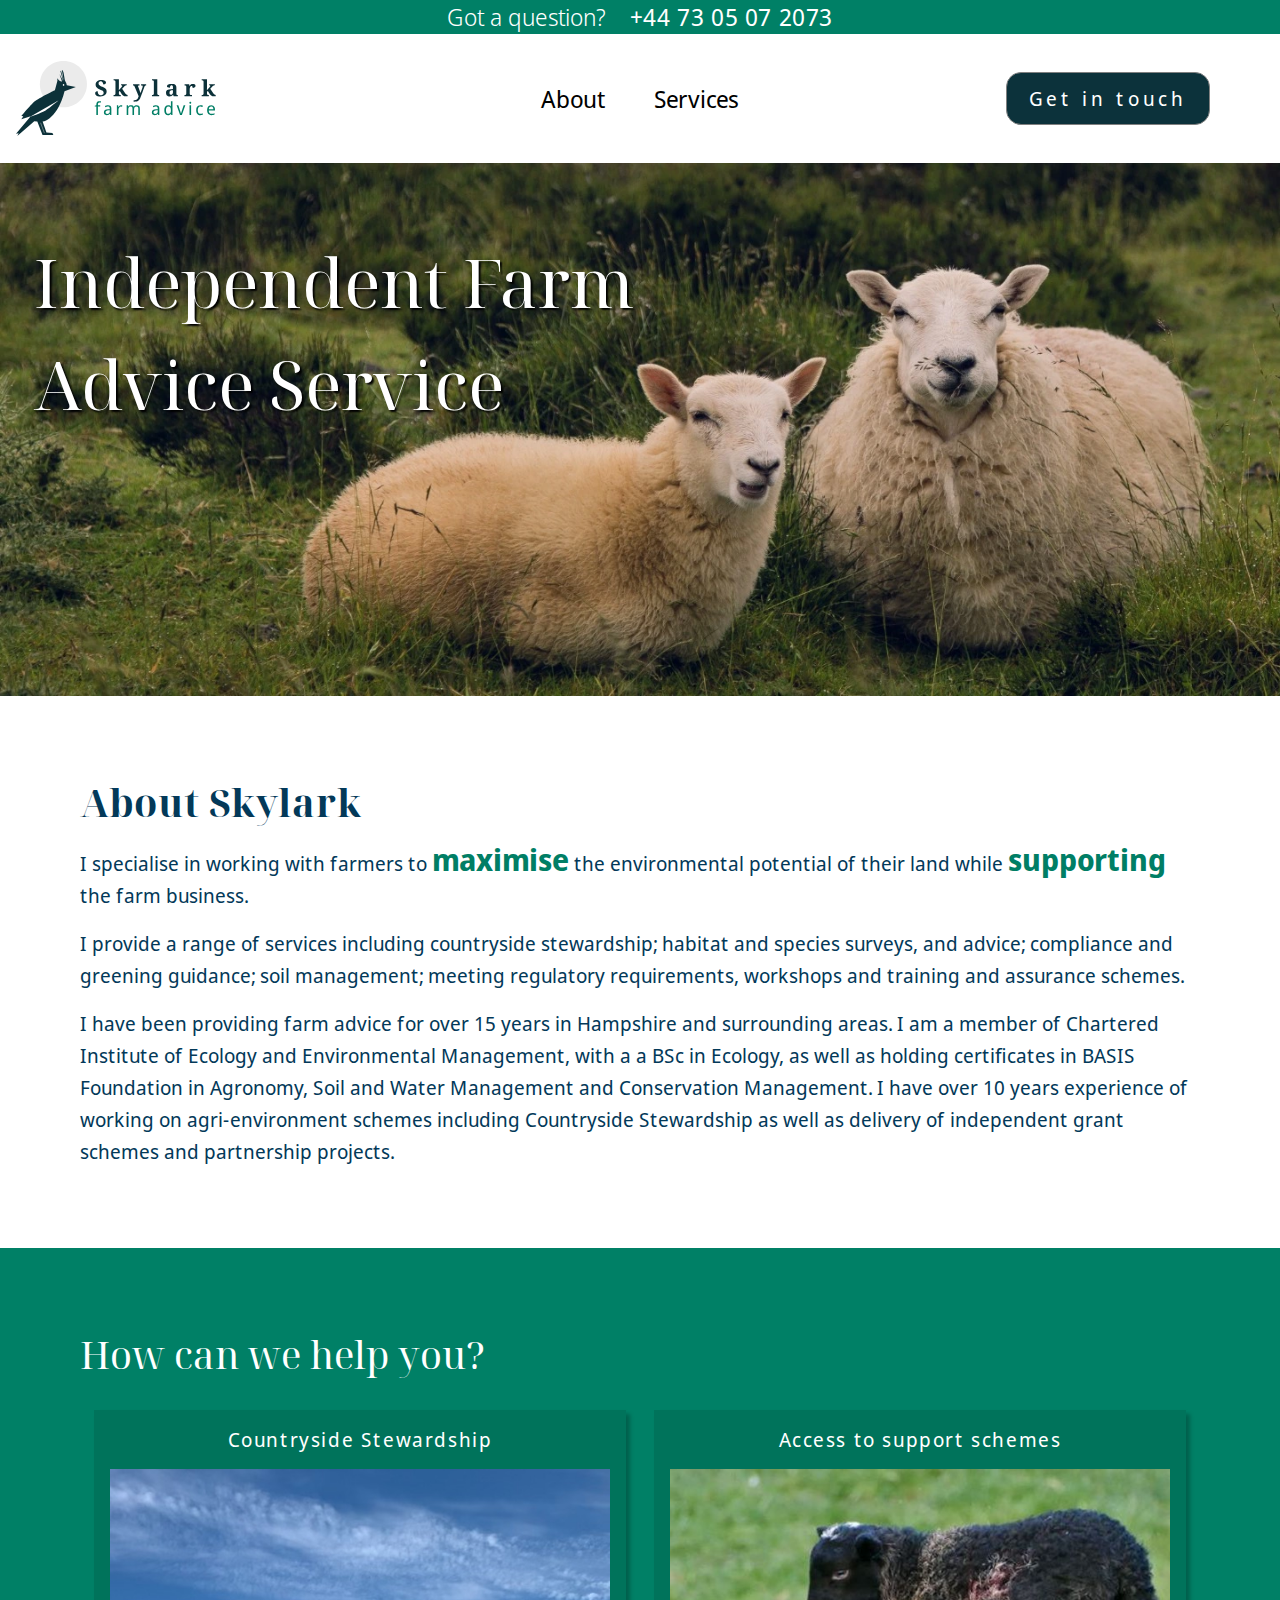
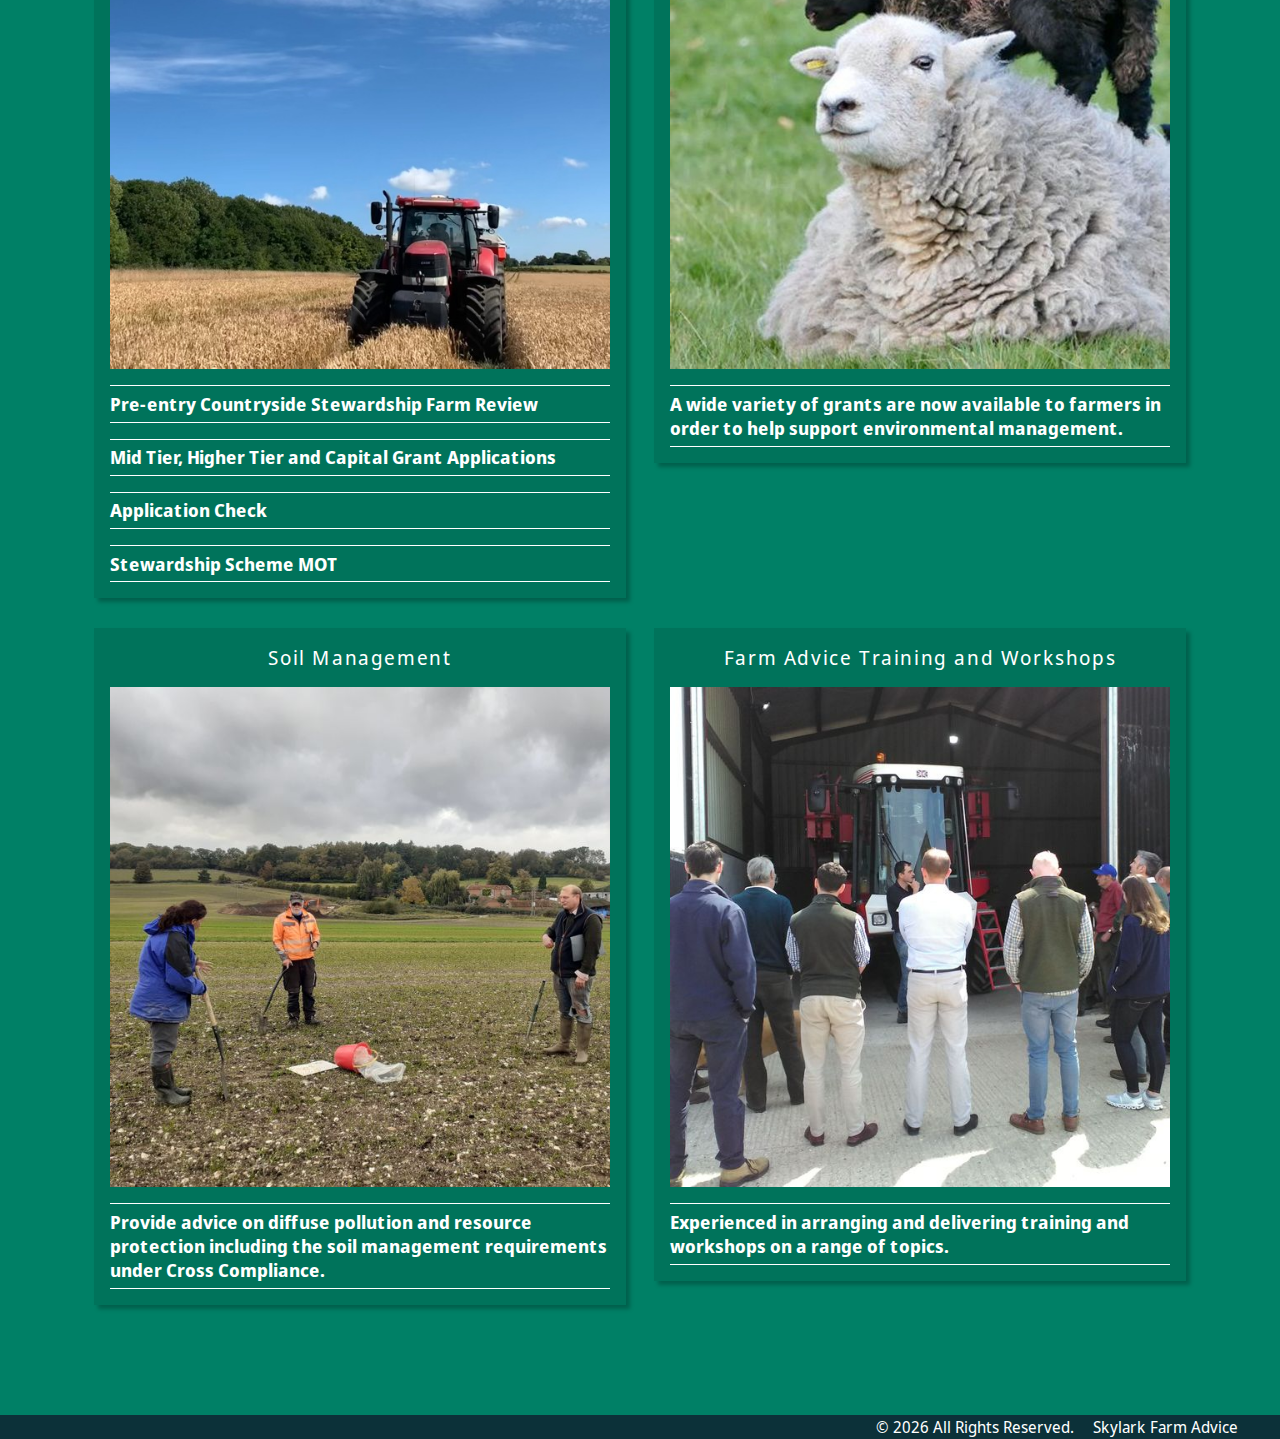
==== index.html @ bd92729f "card section expand/close updated" ====
<!DOCTYPE html>
<html lang="en">

<head>
  <meta charset="UTF-8">
  <meta http-equiv="X-UA-Compatible" content="IE=edge">
  <meta name="viewport" content="width=device-width, initial-scale=1.0">
  <meta name="theme-color" content="#01332B">
  <title>Independen Farm Advice Service</title>

  <!-- Fontawesome -->
  <link rel="stylesheet" href="https://cdnjs.cloudflare.com/ajax/libs/font-awesome/6.1.1/css/all.min.css"
    integrity="sha512-KfkfwYDsLkIlwQp6LFnl8zNdLGxu9YAA1QvwINks4PhcElQSvqcyVLLD9aMhXd13uQjoXtEKNosOWaZqXgel0g=="
    crossorigin="anonymous" referrerpolicy="no-referrer" />

  <!-- Genrics -->
  <link rel="stylesheet" href="/styles/generics.css">

  <!-- Local styles -->
  <link rel="stylesheet" href="/styles/styles.css">

  <!-- Local Script -->
  <script src="./app.js" defer></script>

</head>

<body>

  <div class="page-wrapper">

    <!-- Start Contact Banner -->
    <aside class="contact-banner">
      <div class="contact-wrapper flex-center">
        <h1>Got a question?</h1>
        <h1> <a href="tel:+447305072073">+44 73 05 07 2073</a></h1>
      </div>
    </aside>
    <!-- End Contact Banner -->

    <!-- Header Starts Here -->
    <header>

      <nav class="navbar">

        <div class="nav-logo">
          <a href="https://skylarkfarmadvice.co.uk/"><img src="/assets/logos/SkylarkFA Logo_grn.svg" alt="logo"
              class="logo"></a>
        </div>

        <!-- Mobile Menu -->
        <div class="menu-btn">
          <a> <i class="fa-solid fa-bars"></i></a>
        </div>

        <div class="menu-list hidden mobile">
          <ul>
            <!-- <li> <a href="/index.html">Home</a> </li> -->
            <li> <a class="menu-link" href="/index.html#about">About</a> </li>
            <li> <a class="menu-link" href="/index.html#services">Services</a> </li>
          </ul>
        </div>

        <div class="contact-btn hidden mobile">
          <a class="btn" href="mailto:amanda@skylarkfarmadvice.co.uk">Get in touch</a>
        </div>

        <!-- Desktop Menu -->
        <div class="menu-list desktop">
          <ul>
            <!-- <li> <a href="/index.html">Home</a> </li> -->
            <li> <a class="menu-link-desktop" href="/index.html#about">About</a> </li>
            <li> <a class="menu-link-desktop" href="/index.html#services">Services</a> </li>
          </ul>
        </div>

        <div class="contact-btn-desktop desktop">
          <a class="btn" href="mailto:amanda@skylarkfarmadvice.co.uk">Get in touch</a>
        </div>

      </nav>
    </header>
    <!-- Header Ends Here -->


    <!-- Hero Section Starts Here -->
    <section class="hero-wrapper">

      <div class="hero-main">
        <img class="hero-image-mobile" src="/assets/images/grainTractorMobile.jpeg"
          alt="grain tractor harvesting wheat">
        <img class="hero-image-desktop" src="/assets/images/sheepDesktop.webp" alt="grain tractor harvesting wheat">
        <div class="hero-overlay">
          <div class="hero-title">
            <div>Independent Farm</div>
            <div>Advice Service</div>
          </div>
        </div>

      </div>

    </section>
    <!-- Hero Section End Here -->


    <!-- About Section Starts Here -->
    <section class="about-wrapper" id="about">
      <h2 class="section-title">About Skylark</h2>
      <p class="about-description">I specialise in working with farmers to <span class="text-highlight">maximise</span>
        the environmental potential of their land while <span class="text-highlight">supporting</span> the farm
        business.</p>

      <p>I provide a range of services including countryside stewardship; habitat and species surveys, and
        advice; compliance and greening guidance; soil management; meeting regulatory requirements, workshops and
        training and assurance schemes.</p>

      <p>I have been providing farm advice for over 15 years in Hampshire and surrounding areas. I am a member of
        Chartered
        Institute of Ecology and Environmental Management, with a a BSc in Ecology, as well as holding certificates in
        BASIS Foundation in Agronomy, Soil and Water Management and Conservation Management.
        I have over 10 years experience of working on agri-environment schemes including Countryside Stewardship as well
        as delivery of independent grant schemes and partnership projects.</p>

    </section>
    <!-- About Section Ends Here -->


    <!-- Services Section Starts Here -->
    <section class="services-wrapper" id="services">
      <h2 class="section-title">How can we help you?</h2>

      <div class="services-card">
        <div class="services-card-title">
          <h3>Countryside Stewardship</h3>
        </div>

        <div class="services-card-img">
          <img class="services-img-mobile" src="/assets/images/redTractor_mobile.jpeg" alt="">
        </div>

        <div class="services-card-content">

          <div class="services-options">

            <div class="services-subtitle">
              <h4 class="services-link">Pre-entry Countryside Stewardship Farm Review</h4>
              <h4 class="services-btn"><i class="fa-solid fa-plus expand-icon"></i></h4>
            </div>
            <div class="services-description hidden">
              <p>An initial visit to your farm to discuss the Countryside
                Stewardship scheme requirements, priorities for your area and to identify potential options that you may
                like
                to consider in your application. A short report will be produced to help inform your future application.
              </p>
            </div>
          </div>

          <div class="services-options">
            <div class="services-subtitle">
              <h4 class="services-link">Mid Tier, Higher Tier and Capital Grant Applications</h4>
              <h4 class="services-btn"><i class="fa-solid fa-plus expand-icon"></i></h4>
            </div>
            <div class="services-description hidden">
              <p>With over 10 years in undertaking successful
                agri-environment scheme applications, I will work with you to design an application that meets the
                priorities for the area. Maximising your chances of a successful agreement, while working with the
                requirements of your farm business.</p>
            </div>
          </div>

          <div class="services-options">
            <div class="services-subtitle">
              <h4 class="services-link">Application Check </h4>
              <h4 class="services-btn"><i class="fa-solid fa-plus expand-icon"></i></h4>
            </div>
            <div class="services-description hidden">
              <p>If you prefer to carry out your own application we provide an
                application
                check service, ensuring the forms
                have been completed as required and advising on whether the options chosen fit with the
                Countryside Stewardship priorities for the area, maximising your chances of a successful application.
              </p>
            </div>
          </div>

          <div class="services-options">
            <div class="services-subtitle">
              <h4 class="services-link">Stewardship Scheme MOT</h4>
              <h4 class="services-btn"><i class="fa-solid fa-plus expand-icon"></i></h4>
            </div>
            <div class="services-description hidden">
              <p>Helping you to ensure you are meeting the requirements of your ELS,
                OELS,
                HLS or Countryside Stewardship
                scheme. Providing reassurance on compliance with the regulatory requirements together
                with advice on how to maximise the environmental benefits of your scheme.</p>
            </div>
          </div>

        </div>

      </div>

      <div class="services-card">
        <div class="services-card-title">
          <h3>Access to support schemes</h3>
        </div>

        <div class="services-card-img"> <img src="/assets/images/lambsMobile.jpeg" alt=""></div>

        <div class="services-card-content">

          <div class="services-options">
            <div class="services-subtitle">
              <h4 class="services-link">A wide variety of grants are now available to farmers in order to help support
                environmental management.</h4>
              <h4 class="services-btn"><i class="fa-solid fa-plus expand-icon"></i></h4>
            </div>

            <div class="services-description hidden">
              <p>From Mid Tier to Higher Tier, Capital Grants and Woodland Support
                Grants,
                through to Farming in Protected
                Landscapes, Farming Investment Fund, Water Company grant schemes.</p>

              <p>With over 10 years experience in undertaking successful
                agri-environment
                scheme
                applications as well
                as working with Catchment Sensitive Farming and Water Companies to implement and deliver grant schemes,
                I can advise you on funding opportunities available, help you to decide what is right for your farm and
                assist from application to delivery.
              </p>
            </div>

          </div>


        </div>
      </div>

      <div class="services-card">
        <div class="services-card-title">
          <h3>Soil Management</h3>
        </div>
        <div class="services-card-img"> <img src="/assets/images/soilManagementMobile.jpeg" alt=""></div>

        <div class="services-card-content">

          <div class="services-options">

            <div class="services-subtitle">
              <h4 class="services-link">Provide advice on diffuse pollution and resource protection including the soil
                management requirements under
                Cross Compliance.</h4>
              <!-- <h4 class="services-btn">+</h4> -->

              <!-- <p class="services-description"></p> -->
            </div>

          </div>
        </div>

      </div>

      <div class="services-card">
        <div class="services-card-title">
          <h3>Farm Advice Training and
            Workshops</h3>
        </div>
        <div class="services-card-img"> <img src="/assets/images/workshopMobile.jpeg" alt=""></div>

        <div class="services-card-content">

          <div class="services-options">
            <div class="services-subtitle">
              <h4 class="services-link">Experienced in arranging and delivering training and workshops on a range of
                topics.</h4>
              <h4 class="services-btn"><i class="fa-solid fa-plus expand-icon"></i></h4>
            </div>
            <div class="services-description hidden">
              <p>Recent events have included:
              <ul>
                <li>hedgerow management</li>
                <li>soil management</li>
                <li>NVZ and Cross Compliance update</li>
                <li>biobeds</li>
                <li>equine management</li>
                <li>farm pollinators</li>
                <li>slug control</li>
              </ul>
            </div>


          </div>


        </div>

      </div>

    </section>
    <!-- Services Section Ends Here -->

    <!-- Case Studies Section Starts Here -->
    <!-- <section class="case-studies-wrapper" id="case-studies"></section> -->
    <!-- Case Studies Section Ends Here -->


    <!-- Footer Starts Here -->
    <footer class="footer" id="footer">

      <div class="social-links flex-center">

        <div>
          <ul class="flex-center">
            <!-- <li><a href="http://twitter.com"><i class="fa-brands fa-twitter"></i></a></li> -->

            <!-- <li><a href="https://facebook.com"><i class="fa-brands fa-facebook-f"></i></a></li> -->

            <li><a href="https://www.linkedin.com/in/amanda-ingham-5953047b"><i
                  class="fa-brands fa-linkedin-in icon"></i></a>
            </li>

            <li><a href="mailto:amanda@skylarkfarmadvice.co.uk"><i class="fa-solid fa-envelope icon"></i></a></li>

            <li><a href="tel:+447305072073"><i class="fa-solid fa-phone icon"></i></a></li>
          </ul>

        </div>

        <div class="copyright flex-center">
          <p>&copy; <span id="date"></span></p>
          <p> Skylark Farm Advice</p>
        </div>

      </div>




    </footer>

  </div>

</body>

</html>
---- styles/generics.css ----
html {
  box-sizing: border-box;
  scroll-behavior: smooth;
  -webkit-font-smoothing: antialiased;
  -moz-osx-font-smoothing: grayscale;
}

body {
  margin: 0;
}

*,
*::before,
*::after {
  box-sizing: inherit;
}

h1,
h2,
h3,
h4,
h5,
h6,
p {
  margin: 0;
}

a {
  color: inherit;
  text-decoration: none;
}

a:hover,
a:focus {
  text-decoration: none;
}

img {
  max-width: 100%;
  height: auto;
  vertical-align: middle;
}

ul {
  list-style: none;
  padding-left: 0;
}

ul.typographic {
  list-style: initial;
  padding-inline-start: 20px;
  margin: 0;
}

.sr-only {
  position: absolute;
  width: 1px;
  height: 1px;
  padding: 0;
  overflow: hidden;
  clip: rect(0, 0, 0, 0);
  white-space: nowrap;
  border: 0;
}
.sr-only-focusable:active,
.sr-only-focusable:focus {
  position: static;
  width: auto;
  height: auto;
  overflow: visible;
  clip: auto;
  white-space: normal;
}
---- styles/styles.css ----
@import url('https://fonts.googleapis.com/css2?family=Noto+Sans+Display:wght@100;300;400;700&family=Noto+Serif+Display:wght@100;300;400;700&display=swap');

:root {
   /* Transitions */
   --transition: transition: transform 1s cubic-bezier(0.86, 0, 0.07, 1),
   transform-origin 1s cubic-bezier(0.86, 0, 0.07, 1);
} 


body {
  background-color: hsl(0, 0%, 100%);
  font-family: 'Noto Sans Display', sans-serif;
  width: 100vw;
  margin: 0 auto;
}

.page-wrapper{
  max-width: 1440px;
  margin: 0 auto;
}

/* Utilities */
.flex-center {
  display: flex;
  justify-content: center;
  align-items: center;
}

.hidden {
  display: none;
}

/* Contact Banner Starts Here */
.contact-banner {
  flex-direction: column;
  background: hsla(168, 100%, 25%, 1);
  color: hsl(0, 0%, 100%);
  padding: 0.5rem 0;
  font-size: 1rem;
  line-height: 1.125rem;
}

.contact-wrapper h1 {
  font-size: 1.25em;
  font-weight: 300;
  padding-inline-end: 1em;
}

.contact-wrapper h1:nth-child(2) {
  padding-inline-end: 0;
  font-weight: 400;
  letter-spacing: 0.025em;
}

/* Responsive - Mobile < 350px */
@media screen and (max-width: 349px) {
  .contact-wrapper h1 {
    font-size: 1.125em;
  }
}

/* Responsive Tablet > 768px */
@media screen and (min-width: 769px) {
  .contact-wrapper h1 {
    font-size: 1.5em;
  }
}

/* NAVBAR Starts Here */
.navbar {
  display: grid;
  grid-template-columns: 50% 50%;
  grid-template-rows: repeat(3, auto);
  padding: 0.5em 1em;
  font-size: 1rem;
  background: white;
}

.nav-logo {
  align-self: center;
  background: white;
}

.menu-btn {
  justify-self: end;
  background-color: white;
}

.menu-list {
  grid-column: 1 / span 2;
}

.contact-btn {
  grid-column: 1 / span 2;
  justify-self: center;
  align-self: center;
}

.menu-list.hidden {
  display: none;
}

.menu-list.mobile li {
  padding: 0.5em 0.5em;
  font-size: 1.25em;
  border-bottom: 0.5px solid grey;
}

.contact-btn {
  padding: 0.125em 0.125em;
  border: 1px solid grey;
  border-radius: 15px;
  text-align: center;
  margin: 1em 5em;
  background-color: hsla(191, 65%, 14%, 1);
  color: hsla(0, 0%, 100%, 1);
  cursor: pointer;
}

.contact-btn:hover {
  color: hsla(168, 100%, 25%, 1);
  background: hsla(0, 0%, 100%, 1);
}

.contact-btn.hidden {
  display: none;
}

.desktop {
  display: none;
}

/* RESPONSIVE Tablet/Desktop > 769px */
@media screen and (min-width: 769px) {
  .desktop {
    display: initial;
  }

  .mobile {
    display: none;
  }

  .navbar {
    grid-template-columns: 25% 50% 25%;
  }

  .menu-btn {
    display: none;
  }

  .menu-list {
    grid-column: 2 / 2;
    align-self: center;
    justify-self: center;
  }

  .contact-btn-desktop {
    grid-column: 3 / 3;
    justify-self: center;
    align-self: center;
    padding: 0.75em 0.75em;
    border: 1px solid grey;
    border-radius: 15px;
    text-align: center;
    background-color: hsla(191, 65%, 14%, 1);
    color: hsla(0, 0%, 100%, 1);
  }
  .contact-btn-desktop:hover {
    color: hsla(168, 100%, 25%, 1);
    background: hsla(0, 0%, 100%, 1);
  }

  .menu-list ul {
    display: flex;
  }
  .menu-list ul li {
    padding: 1em 1em;
    font-size: 1.5em;
  }
  .menu-list ul li:hover {
    transform: scale(1.1);
  }
}


.logo {
  width: 12.5em;
}

.menu-btn {
  align-self: center;
  font-size: 1.5em;
  padding: 0.5em;
}

/* Menu starts Here */

.menu-items-wrapper {
  background: --color-Dkgreen;
  color: --color-White;
  height: calc(100vh - 7.85em);
}

.menu-desktop {
  display: none;
}

.menu-display {
  padding: 1em 1em;
}

.menu-items {
  padding-block-start: 1em;
  padding-block-end: 5em;
}

.menu-items li {
  padding: 0.5em 1em;
  font-size: 1.25em;
  font-weight: 300;
  letter-spacing: 0.25em;
  border-bottom: 0.1px solid --color-Grey-transparent;
}

.btn {
  padding: 0.5em 0.5em;
  border-radius: 15px;
  box-shadow: 2px 2px --color-Black-transparent;
  cursor: pointer;
  background: --color-White;
  color: --color-Dkgreen;
  font-weight: 400;
  font-size: 1.25em;
  letter-spacing: 0.2em;
  margin-block-end: 2.5em;
}

.btn:hover {
  background: --color-LightGreen;
  border: 2px solid --color-White;
  color: --color-White;
  transform: translateY(-2px);
}


/* Header Ends Here */

/* Hero Section Starts Here */
.hero-main {
  position: relative;
  width: 100vw;
}

.hero-image-mobile {
  display: block;
  width: 100%;
}

.hero-image-desktop {
  display: none;
}

.hero-overlay {
  position: absolute;
  top: 0;
  left: 0;
  width: 100%;
  height: 100%;
  background: rgba(0, 0, 0, 0.2);
  color: #fff;
}
.hero-title {
  position: relative;
  top: 1em;
  left: 0.5em;
  font-size: 2.25em;
  line-height: 1.5em;
  font-family: 'Noto Serif Display', sans-serif;
  text-shadow: 2px 2px 2px rgba(0, 0, 0, 1);
}


@media (min-width: 769px) {
  .hero-overlay {
    background: none;
  }
  .hero-title {
    font-size: 4.25em;
  }
  .hero-image-desktop  {
    display: initial;
  }
  .hero-image-mobile {
    display: none;
  }
}
/* Hero Section End Here */

/* About Section Starts Here */
.about-wrapper {
  color: #033959;
  padding: 2rem;
}

.about-wrapper h2 {
  font-family: 'Noto Serif Display', sans-serif;
  font-size: 2.375rem;
}

.about-wrapper p {
  padding-block-start: 1rem;
  font-size: 1.25em;
  line-height: 2rem;
}

.text-highlight {
  font-weight: 700;
  font-size: 1.875rem;
  color: #007E65;
}
.hero-headline {
  position: inline;
  left: 2rem;
  top: 4rem;
}

@media (min-width: 769px) {
  .about-wrapper {
    padding: 5rem;
  }
}
/* About Section Ends Here */

/* Services Section Starts Here */
.services-wrapper {
  background-color: #008066;
  padding: 2rem;
}
.services-wrapper h2 {
  font-family: 'Noto Serif Display', sans-serif;
  font-size: 2.375rem;
  font-weight: 400;
  margin-block-end: 1.875rem;
  color: #ffffff;
}

.services-card {
  padding: 1rem;
  margin-block-end: 1.875rem;
  background: rgba(0, 0, 0, 0.1);
  color:hsl(0, 0%, 100%);
  box-shadow: 4px 4px 4px rgba(0, 0, 0, 0.25);
}

.services-card h3 {
  font-size: 1.25rem;
  font-weight: 400;
  padding-block-end: 1rem;
  text-align: center;
  letter-spacing: 0.08em;
}

.services-img-desktop {
  display:none;
}

.services-description p {
  font-size: 1rem;
  line-height: 1.25rem;
  font-weight: 300;
  margin-block-start: 0.5em;
  margin-block-end: 1em;
  color: #fff;
}

.services-card ul {
  list-style: disc;
  padding-left: 1rem;
  font-weight: 300;
}


@media (min-width: 768px) {
  .services-wrapper {
    display: grid;
    grid-template-columns: 1fr 1fr;
    padding: 5rem;
  }


  .section-title  {
    grid-column-start: 1;
    grid-column-end: 3;
  }
  .services-card {
    width: 95%;
     justify-self: center; 
     align-self: flex-start;
     display: grid;
     grid-template-columns: 1fr;
     grid-template-rows: auto 1fr auto;
  }

  .services-card-title {
    grid-column-start: 1;
    grid-column-end: 2;
  }

  .services-card-content .stewardship-options h4 {
    margin-block-start: 0;
  }
}

.services-options {
  margin-block-start: 1rem;
  border-top: 1px solid #fff;
  border-bottom: 1px solid #fff;
}


.services-subtitle {
  display: flex;
  justify-content: space-between;
  align-items: center;
}

.services-options h4 {
  font-size: 1.125em;
  margin-block-start: 0.3125em;
  margin-block-end: 0.3125em;
}

.services-btn {
  padding: 0.25em;
  font-weight: 700;
}

.services-description {
  font-size: 1rem;
  line-height: 1.25rem;
  font-weight: 300;
  margin-block-start: 0.5em;
  margin-block-end: 1em;
  color: #fff;
}
/* Services Section Ends Here */

/* Case Studies Section Starts Here */
.case-studies-wrapper {
  background-color: #fdfdfd;
  height: 200px;
}
/* Case Studies Section Starts Here */

/* Footer Starts Here */
/* Footer */

.social-links {
  flex-direction: column;
  background-color: #0C3139;
  color: #fff;
  font-size: 0.75rem; 
  padding-block-end: 1rem;
}

.social-links ul li {
  padding: 0 0.5rem;
  margin: 0;
}

.icon {
  font-size: 1.125rem;
  padding: 0.6rem;
}
.icon:hover {
  font-size: 1.125rem;
  transform: scale(1.25);
  color: #008066;
}

.copyright {
  flex-direction: column;
  align-self: center;
}


@media (min-width: 768px) {
  .social-links{
    flex-direction: row;
    justify-content: space-between;
    padding-inline-start: 2rem;
    padding-inline-end: 2rem;
    padding-block-end: 0;
  }

  .icon {
    font-size: 1.125rem;
    padding: 0;
  }
  .icon:hover {
    font-size: 1.125rem;
    transform: scale(1.25);
    color: #008066;
  }


  .copyright {
    flex-direction: row;
  }
  .copyright p {
    padding: 0 0.625rem;
    font-size: 1rem;
  }
}
/* Footer Ends Here */


/* Zero_height for Nav Bar Anchor Links */
.zero-height {
  height: 0;
  display: none;
}
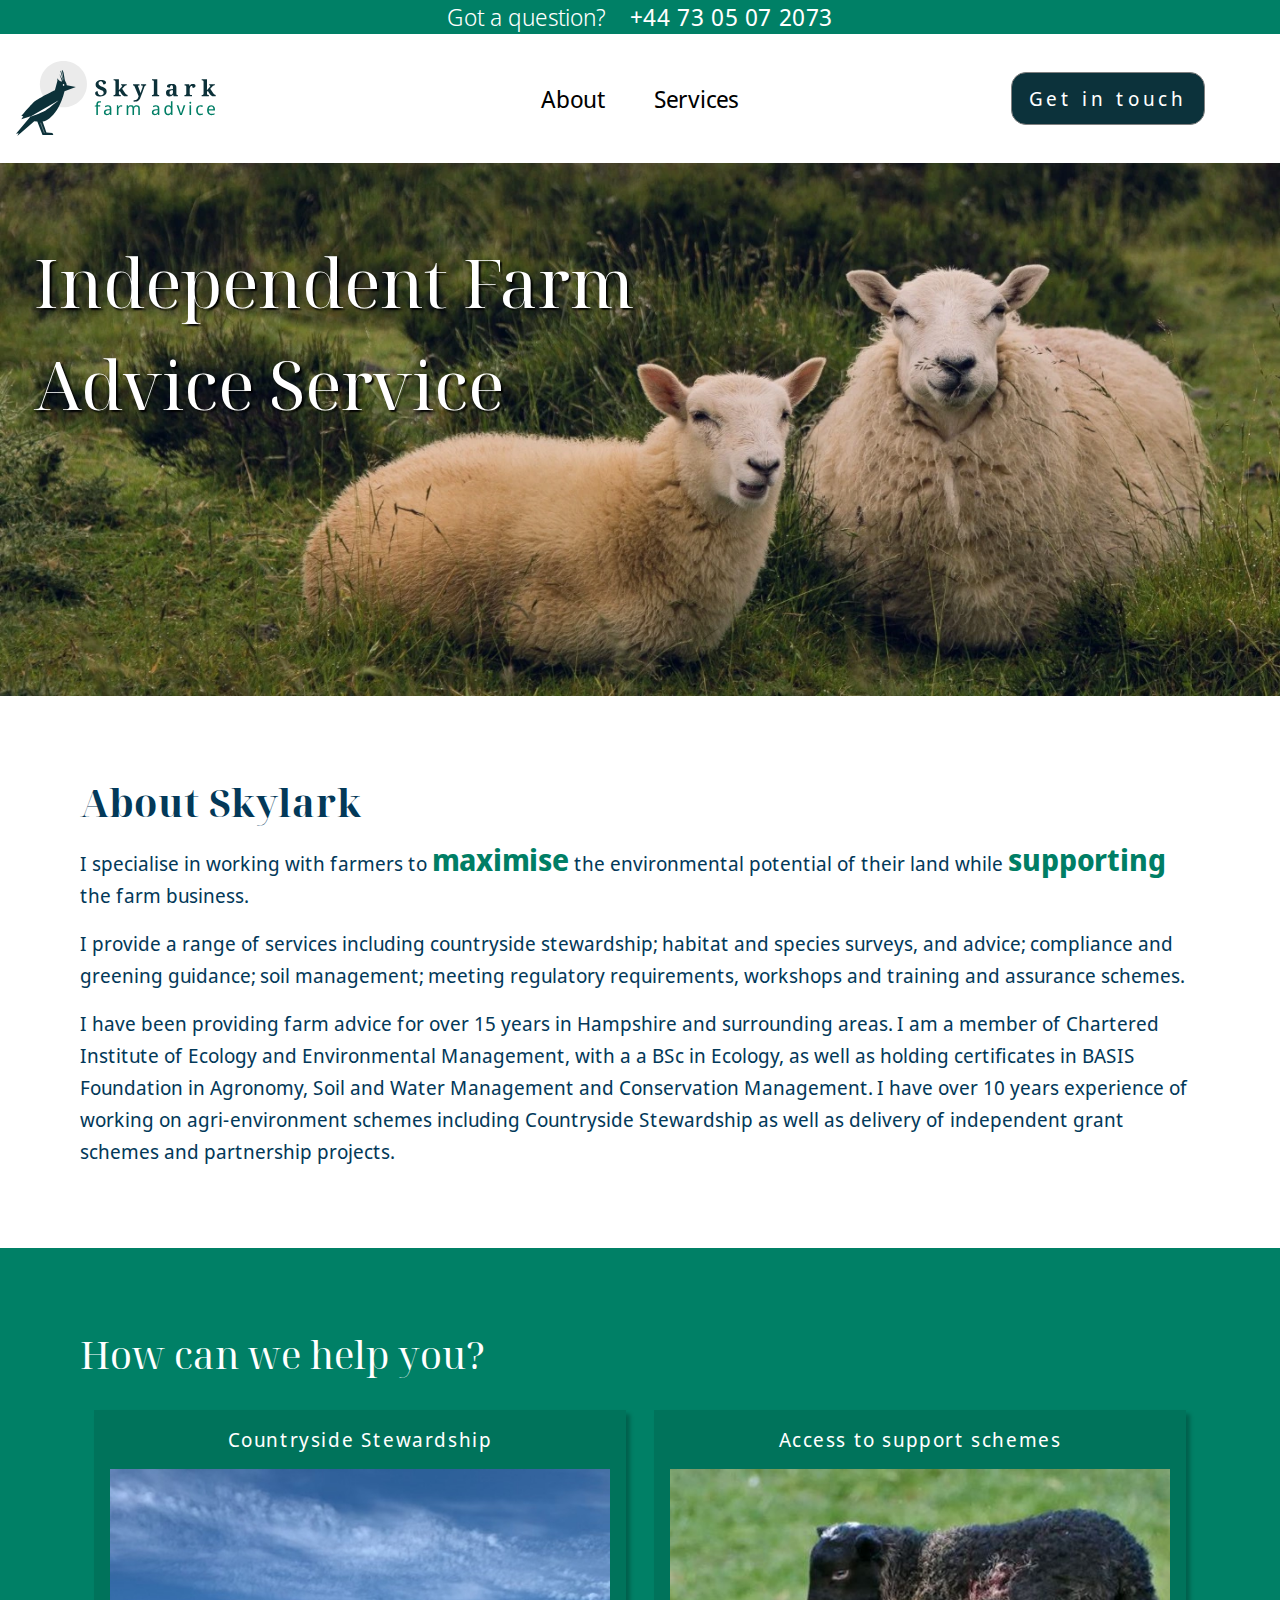
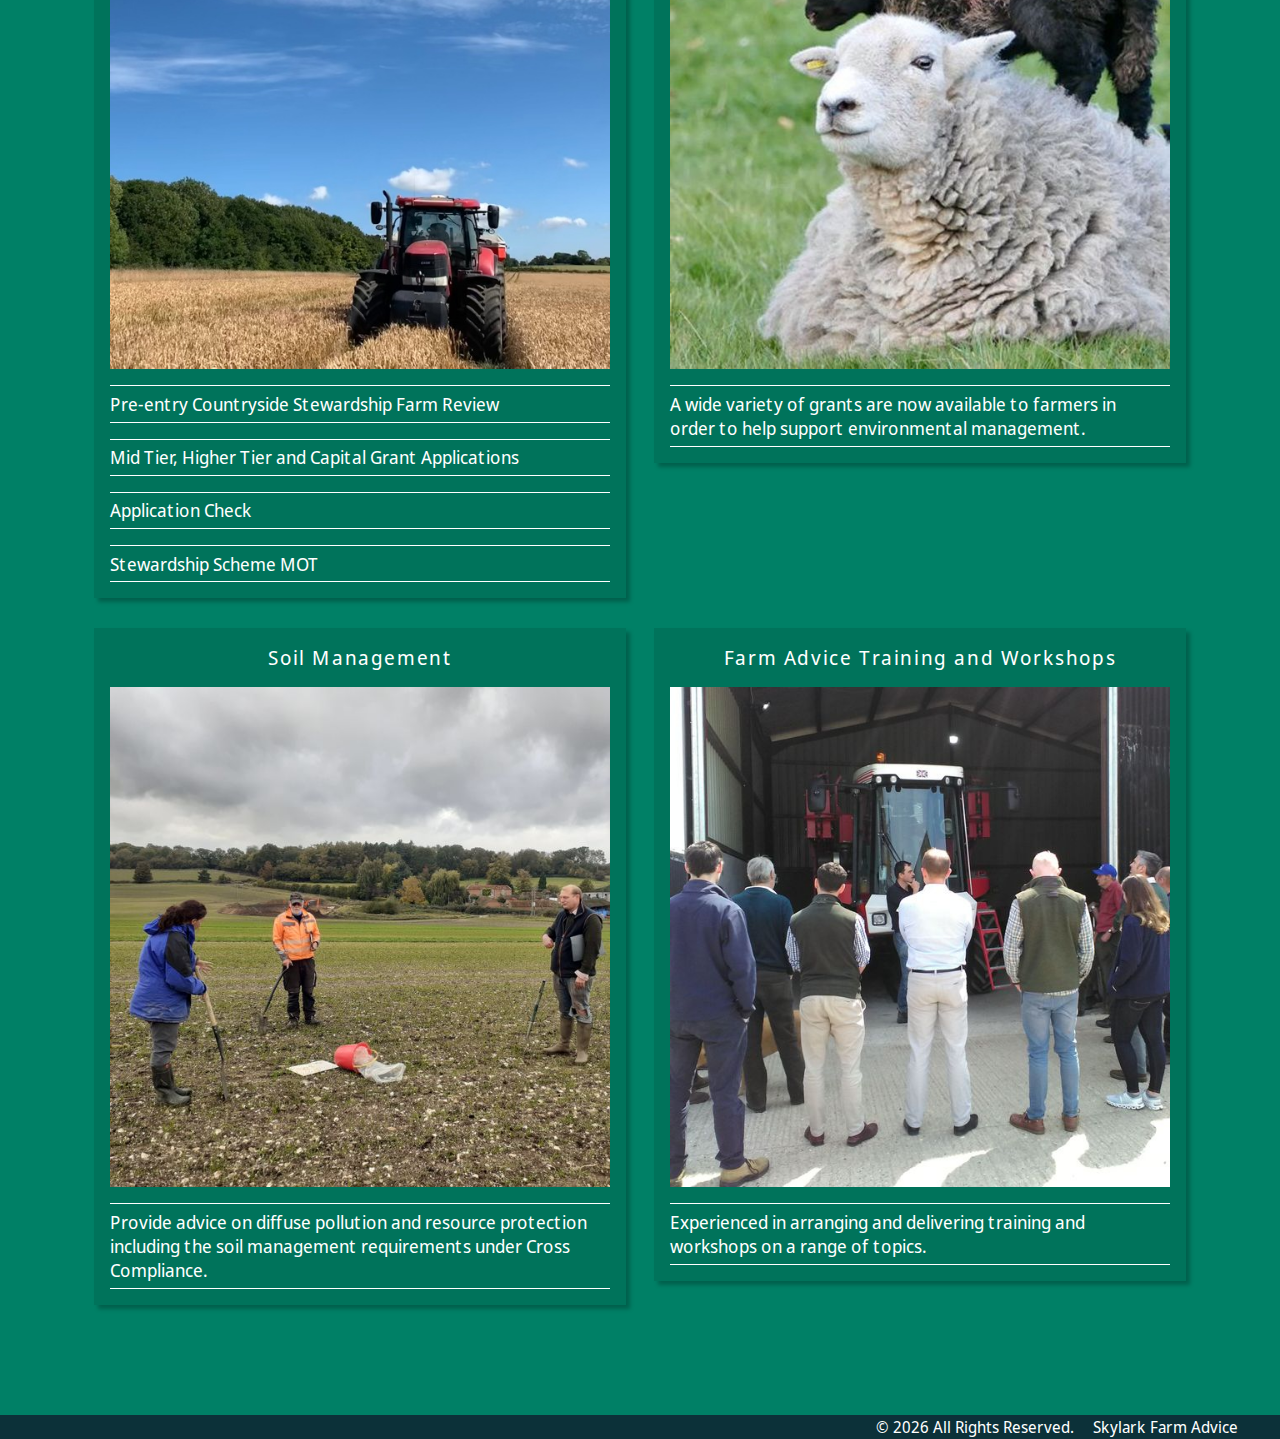
==== commit 599a2e5d: "favicon + meta tags" ====
--- a/index.html
+++ b/index.html
@@ -6,7 +6,58 @@
   <meta http-equiv="X-UA-Compatible" content="IE=edge">
   <meta name="viewport" content="width=device-width, initial-scale=1.0">
   <meta name="theme-color" content="#01332B">
-  <title>Independen Farm Advice Service</title>
+
+  <!-- Meta Tags -->
+  <!-- Primary Meta Tags -->
+  <title>Skylark Farm Advice Service | Country Stewardship | Grant Applications & Checks | Stewardship MOT| Soil
+    Management</title>
+  <meta name="title"
+    content="Skylark Farm Advice Service | Country Stewardship | Grant Applications & Checks | Stewardship MOT|  Soil Management">
+  <meta name="description"
+    content="Independent Farm Advice Services providing a range of options including countryside stewardship; habitat and species surveys, and advice; compliance and greening guidance; soil management; meeting regulatory requirements, workshops and training and assurance schemes.">
+
+  <!-- Open Graph / Facebook -->
+  <meta property="og:type" content="website">
+  <meta property="og:url" content="https://skylarkfarmadvice.co.uk/">
+  <meta property="og:title"
+    content="Skylark Farm Advice Service | Country Stewardship | Grant Applications & Checks | Stewardship MOT|  Soil Management">
+  <meta property="og:description"
+    content="Independent Farm Advice Services providing a range of options including countryside stewardship; habitat and species surveys, and advice; compliance and greening guidance; soil management; meeting regulatory requirements, workshops and training and assurance schemes.">
+  <meta property="og:image" content="">
+
+  <!-- Twitter -->
+  <meta property="twitter:card" content="summary_large_image">
+  <meta property="twitter:url" content="https://skylarkfarmadvice.co.uk/">
+  <meta property="twitter:title"
+    content="Skylark Farm Advice Service | Country Stewardship | Grant Applications & Checks | Stewardship MOT|  Soil Management">
+  <meta property="twitter:description"
+    content="Independent Farm Advice Services providing a range of options including countryside stewardship; habitat and species surveys, and advice; compliance and greening guidance; soil management; meeting regulatory requirements, workshops and training and assurance schemes.">
+  <meta property="twitter:image" content="">
+
+  <link rel="apple-touch-icon-precomposed" sizes="57x57" href="/assets/favicomatic/apple-touch-icon-57x57.png" />
+  <link rel="apple-touch-icon-precomposed" sizes="114x114" href="/assets/favicomatic/apple-touch-icon-114x114.png" />
+  <link rel="apple-touch-icon-precomposed" sizes="72x72" href="/assets/favicomatic/apple-touch-icon-72x72.png" />
+  <link rel="apple-touch-icon-precomposed" sizes="144x144" href="/assets/favicomatic/apple-touch-icon-144x144.png" />
+  <link rel="apple-touch-icon-precomposed" sizes="60x60" href="/assets/favicomatic/apple-touch-icon-60x60.png" />
+  <link rel="apple-touch-icon-precomposed" sizes="120x120" href="/assets/favicomatic/apple-touch-icon-120x120.png" />
+  <link rel="apple-touch-icon-precomposed" sizes="76x76" href="/assets/favicomatic/apple-touch-icon-76x76.png" />
+  <link rel="apple-touch-icon-precomposed" sizes="152x152" href="/assets/favicomatic/apple-touch-icon-152x152.png" />
+  <link rel="icon" type="image/png" href="favicon-196x196.png" sizes="196x196" />
+  <link rel="icon" type="image/png" href="favicon-96x96.png" sizes="96x96" />
+  <link rel="icon" type="image/png" href="favicon-32x32.png" sizes="32x32" />
+  <link rel="icon" type="image/png" href="favicon-16x16.png" sizes="16x16" />
+  <link rel="icon" type="image/png" href="favicon-128.png" sizes="128x128" />
+  <link rel="shortcut icon" href="/favicon.ico" type="image/x-icon">
+  <meta name="application-name" content="&nbsp;" />
+  <meta name="msapplication-TileColor" content="#FFFFFF" />
+  <meta name="msapplication-TileImage" content="/assets/favicomatic/mstile-144x144.png" />
+  <meta name="msapplication-square70x70logo" content="/assets/favicomatic/mstile-70x70.png" />
+  <meta name="msapplication-square150x150logo" content="/assets/favicomatic/mstile-150x150.png" />
+  <meta name="msapplication-wide310x150logo" content="/assets/favicomatic/mstile-310x150.png" />
+  <meta name="msapplication-square310x310logo" content="/assets/favicomatic/mstile-310x310.png" />
+
+  <link rel="icon" type="image/png" href="favicon-32x32.png" sizes="32x32" />
+  <link rel="icon" type="image/png" href="favicon-16x16.png" sizes="16x16" />
 
   <!-- Fontawesome -->
   <link rel="stylesheet" href="https://cdnjs.cloudflare.com/ajax/libs/font-awesome/6.1.1/css/all.min.css"
@@ -21,6 +72,8 @@
 
   <!-- Local Script -->
   <script src="./app.js" defer></script>
+
+
 
 </head>
 
--- a/styles/styles.css
+++ b/styles/styles.css
@@ -158,7 +158,7 @@
     grid-column: 3 / 3;
     justify-self: center;
     align-self: center;
-    padding: 0.75em 0.75em;
+    padding: 0.75em 0.1em;
     border: 1px solid grey;
     border-radius: 15px;
     text-align: center;
@@ -223,7 +223,7 @@
 }
 
 .btn {
-  padding: 0.5em 0.5em;
+  padding: 0.75em 0.75em;
   border-radius: 15px;
   box-shadow: 2px 2px --color-Black-transparent;
   cursor: pointer;
@@ -242,6 +242,13 @@
   transform: translateY(-2px);
 }
 
+@media (max-width:350px) {
+  .btn {
+    font-size: 1em;
+    padding: 0;;
+  }
+}
+
 
 /* Header Ends Here */
 
@@ -279,6 +286,12 @@
   text-shadow: 2px 2px 2px rgba(0, 0, 0, 1);
 }
 
+@media (max-width:350px) {
+  .hero-title {
+    font-size: 2em;
+  }
+  
+}
 
 @media (min-width: 769px) {
   .hero-overlay {
@@ -322,6 +335,18 @@
   position: inline;
   left: 2rem;
   top: 4rem;
+}
+
+@media (max-width:350px) {
+  .about-wrapper h2 {
+    font-size: 2rem;
+  }
+  .about-wrapper p {
+    font-size: 1em;
+  }
+  .text-highlight {
+    font-size: 1.25rem;
+  }
 }
 
 @media (min-width: 769px) {
@@ -406,7 +431,7 @@
     grid-column-end: 2;
   }
 
-  .services-card-content .stewardship-options h4 {
+  .services-card-content h4 {
     margin-block-start: 0;
   }
 }
@@ -425,6 +450,7 @@
 }
 
 .services-options h4 {
+  font-weight: 400;
   font-size: 1.125em;
   margin-block-start: 0.3125em;
   margin-block-end: 0.3125em;
@@ -443,6 +469,20 @@
   margin-block-end: 1em;
   color: #fff;
 }
+
+@media (max-width:350px) {
+  .services-wrapper h2 {
+    font-size: 2rem;
+  }
+  .services-card h3 {
+    font-size: 1em;
+  }
+  .services-options h4 {
+    font-size: 1em;
+    font-weight: 400;
+  }
+  
+}
 /* Services Section Ends Here */
 
 /* Case Studies Section Starts Here */
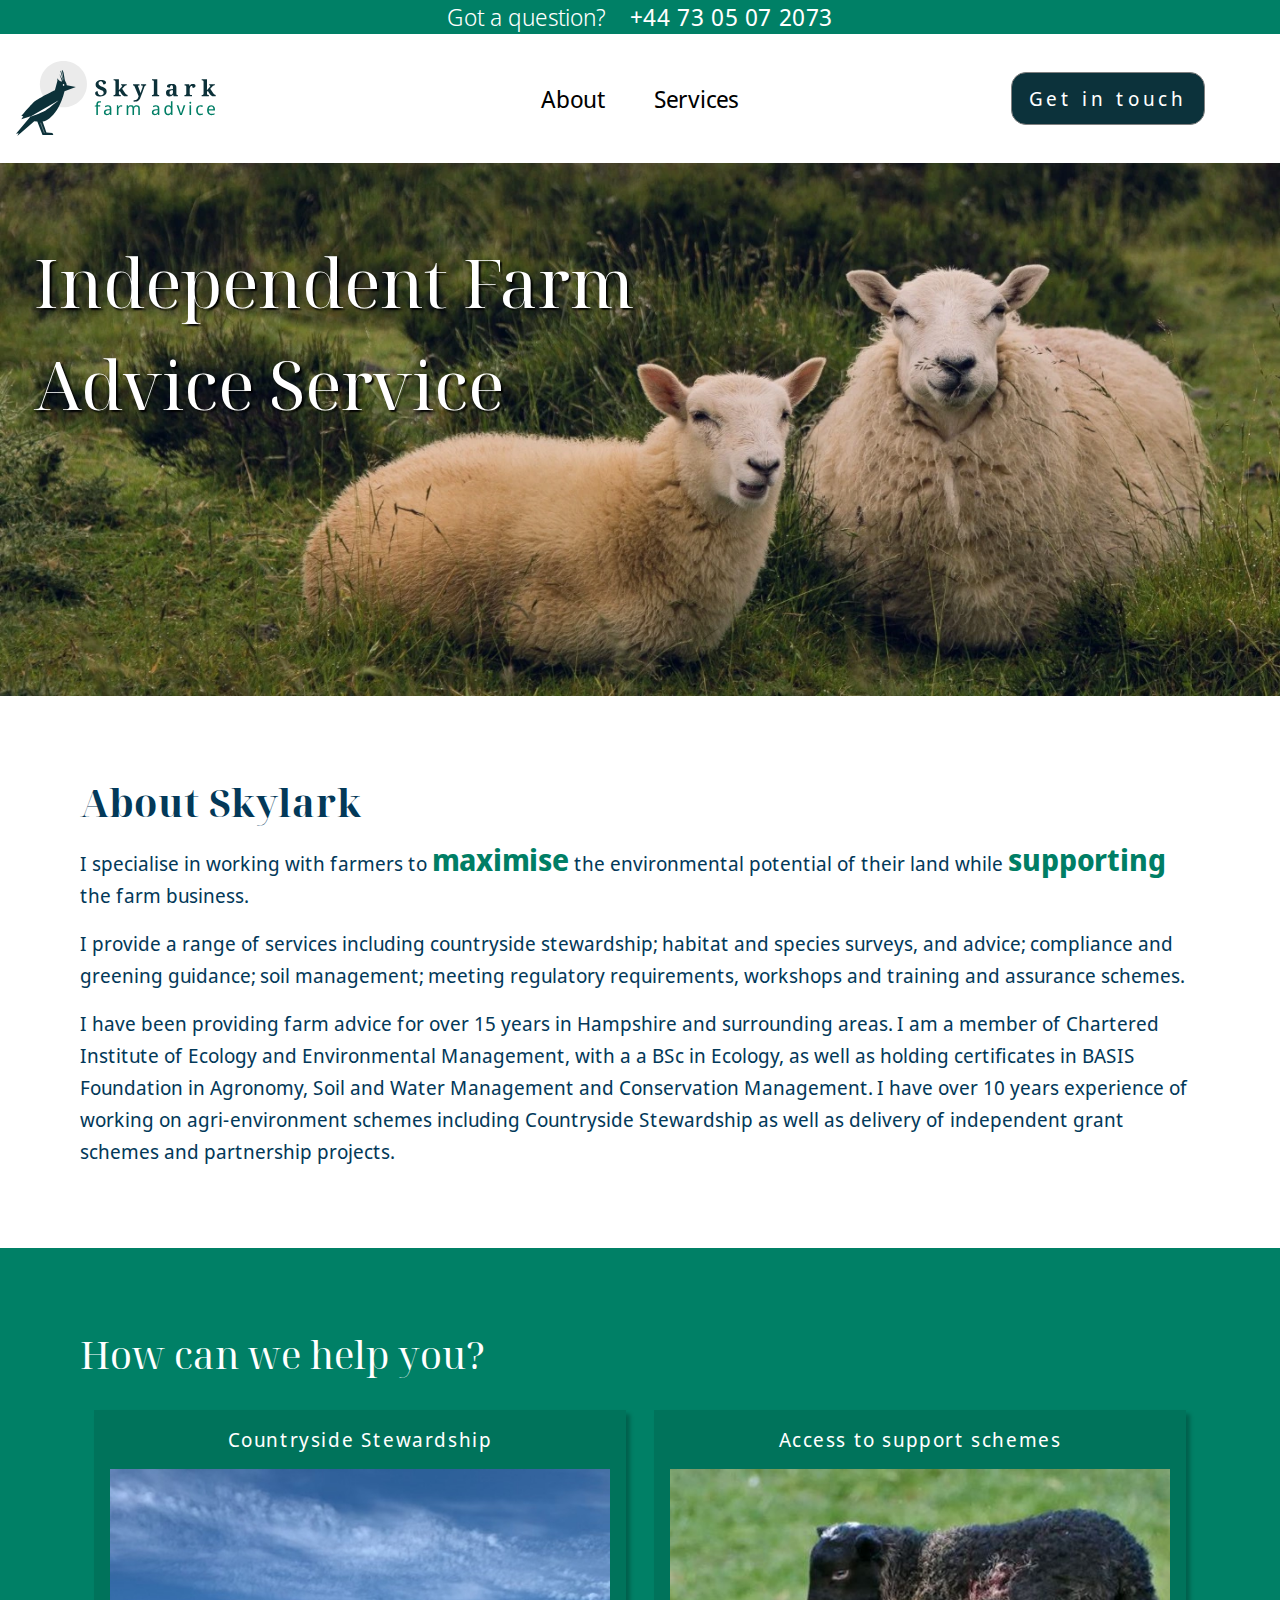
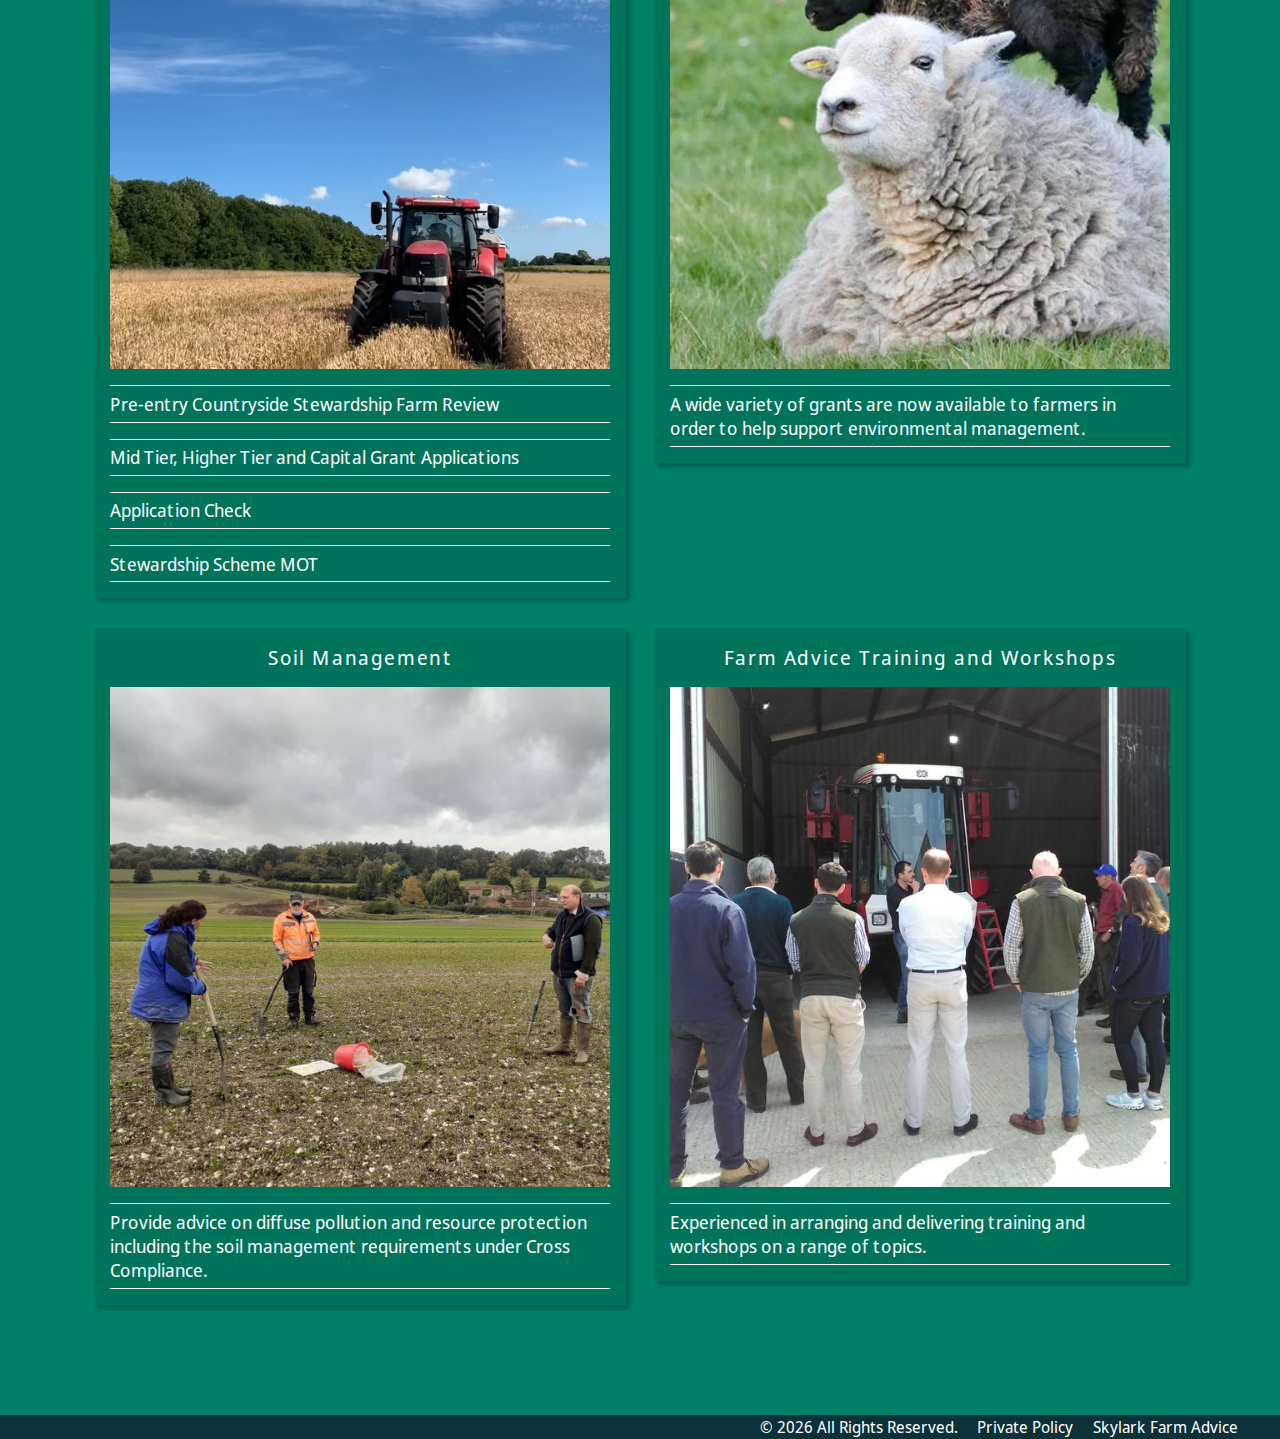
==== commit f7ded22b: "policy-pages" ====
--- a/index.html
+++ b/index.html
@@ -383,6 +383,7 @@
 
         <div class="copyright flex-center">
           <p>&copy; <span id="date"></span></p>
+          <p><a href="/privatepolicy.html">Private Policy</a></p>
           <p> Skylark Farm Advice</p>
         </div>
 
--- a/styles/styles.css
+++ b/styles/styles.css
@@ -1,10 +1,10 @@
 @import url('https://fonts.googleapis.com/css2?family=Noto+Sans+Display:wght@100;300;400;700&family=Noto+Serif+Display:wght@100;300;400;700&display=swap');
 
 :root {
-   /* Transitions */
-   --transition: transition: transform 1s cubic-bezier(0.86, 0, 0.07, 1),
-   transform-origin 1s cubic-bezier(0.86, 0, 0.07, 1);
-} 
+  /* Transitions */
+  --transition: transition: transform 1s cubic-bezier(0.86, 0, 0.07, 1),
+    transform-origin 1s cubic-bezier(0.86, 0, 0.07, 1);
+}
 
 
 body {
@@ -14,7 +14,7 @@
   margin: 0 auto;
 }
 
-.page-wrapper{
+.page-wrapper {
   max-width: 1440px;
   margin: 0 auto;
 }
@@ -165,6 +165,7 @@
     background-color: hsla(191, 65%, 14%, 1);
     color: hsla(0, 0%, 100%, 1);
   }
+
   .contact-btn-desktop:hover {
     color: hsla(168, 100%, 25%, 1);
     background: hsla(0, 0%, 100%, 1);
@@ -173,10 +174,12 @@
   .menu-list ul {
     display: flex;
   }
+
   .menu-list ul li {
     padding: 1em 1em;
     font-size: 1.5em;
   }
+
   .menu-list ul li:hover {
     transform: scale(1.1);
   }
@@ -245,7 +248,8 @@
 @media (max-width:350px) {
   .btn {
     font-size: 1em;
-    padding: 0;;
+    padding: 0;
+    ;
   }
 }
 
@@ -276,6 +280,7 @@
   background: rgba(0, 0, 0, 0.2);
   color: #fff;
 }
+
 .hero-title {
   position: relative;
   top: 1em;
@@ -290,23 +295,27 @@
   .hero-title {
     font-size: 2em;
   }
-  
+
 }
 
 @media (min-width: 769px) {
   .hero-overlay {
     background: none;
   }
+
   .hero-title {
     font-size: 4.25em;
   }
-  .hero-image-desktop  {
+
+  .hero-image-desktop {
     display: initial;
   }
+
   .hero-image-mobile {
     display: none;
   }
 }
+
 /* Hero Section End Here */
 
 /* About Section Starts Here */
@@ -331,6 +340,7 @@
   font-size: 1.875rem;
   color: #007E65;
 }
+
 .hero-headline {
   position: inline;
   left: 2rem;
@@ -341,9 +351,11 @@
   .about-wrapper h2 {
     font-size: 2rem;
   }
+
   .about-wrapper p {
     font-size: 1em;
   }
+
   .text-highlight {
     font-size: 1.25rem;
   }
@@ -354,6 +366,7 @@
     padding: 5rem;
   }
 }
+
 /* About Section Ends Here */
 
 /* Services Section Starts Here */
@@ -361,6 +374,7 @@
   background-color: #008066;
   padding: 2rem;
 }
+
 .services-wrapper h2 {
   font-family: 'Noto Serif Display', sans-serif;
   font-size: 2.375rem;
@@ -373,7 +387,7 @@
   padding: 1rem;
   margin-block-end: 1.875rem;
   background: rgba(0, 0, 0, 0.1);
-  color:hsl(0, 0%, 100%);
+  color: hsl(0, 0%, 100%);
   box-shadow: 4px 4px 4px rgba(0, 0, 0, 0.25);
 }
 
@@ -386,7 +400,7 @@
 }
 
 .services-img-desktop {
-  display:none;
+  display: none;
 }
 
 .services-description p {
@@ -413,17 +427,18 @@
   }
 
 
-  .section-title  {
+  .section-title {
     grid-column-start: 1;
     grid-column-end: 3;
   }
+
   .services-card {
     width: 95%;
-     justify-self: center; 
-     align-self: flex-start;
-     display: grid;
-     grid-template-columns: 1fr;
-     grid-template-rows: auto 1fr auto;
+    justify-self: center;
+    align-self: flex-start;
+    display: grid;
+    grid-template-columns: 1fr;
+    grid-template-rows: auto 1fr auto;
   }
 
   .services-card-title {
@@ -474,15 +489,18 @@
   .services-wrapper h2 {
     font-size: 2rem;
   }
+
   .services-card h3 {
     font-size: 1em;
   }
+
   .services-options h4 {
     font-size: 1em;
     font-weight: 400;
   }
-  
-}
+
+}
+
 /* Services Section Ends Here */
 
 /* Case Studies Section Starts Here */
@@ -490,7 +508,72 @@
   background-color: #fdfdfd;
   height: 200px;
 }
+
 /* Case Studies Section Starts Here */
+
+
+/* Policy Section Starts Here */
+.policy-wrapper {
+  color: #033959;
+  padding: 2rem;
+}
+
+.policy-wrapper h2 {
+  font-family: 'Noto Serif Display', sans-serif;
+  font-size: 2.375rem;
+}
+
+.policy-wrapper h3 {
+  /* font-family: 'Noto Serif Display', sans-serif; */
+  font-size: 1.75rem;
+  padding-block-start: 1.5rem;
+  /* font-size: 2.375rem; */
+}
+
+.policy-wrapper p {
+  padding-block-start: 0.25rem;
+  font-size: 1.25em;
+  line-height: 2rem;
+}
+
+.policy-wrapper ul {
+  list-style: disc;
+  padding-left: 1rem;
+  font-weight: 300;
+}
+
+.text-highlight {
+  font-weight: 700;
+  font-size: 1.875rem;
+  color: #007E65;
+}
+
+.hero-headline {
+  position: inline;
+  left: 2rem;
+  top: 4rem;
+}
+
+@media (max-width:350px) {
+  .policy-wrapper h3 {
+    font-size: 2rem;
+  }
+
+  .policy-wrapper p {
+    font-size: 1em;
+  }
+
+  .text-highlight {
+    font-size: 1.25rem;
+  }
+}
+
+@media (min-width: 769px) {
+  .policy-wrapper {
+    padding: 5rem;
+  }
+}
+
 
 /* Footer Starts Here */
 /* Footer */
@@ -499,7 +582,7 @@
   flex-direction: column;
   background-color: #0C3139;
   color: #fff;
-  font-size: 0.75rem; 
+  font-size: 0.75rem;
   padding-block-end: 1rem;
 }
 
@@ -512,6 +595,7 @@
   font-size: 1.125rem;
   padding: 0.6rem;
 }
+
 .icon:hover {
   font-size: 1.125rem;
   transform: scale(1.25);
@@ -525,7 +609,7 @@
 
 
 @media (min-width: 768px) {
-  .social-links{
+  .social-links {
     flex-direction: row;
     justify-content: space-between;
     padding-inline-start: 2rem;
@@ -537,6 +621,7 @@
     font-size: 1.125rem;
     padding: 0;
   }
+
   .icon:hover {
     font-size: 1.125rem;
     transform: scale(1.25);
@@ -547,11 +632,13 @@
   .copyright {
     flex-direction: row;
   }
+
   .copyright p {
     padding: 0 0.625rem;
     font-size: 1rem;
   }
 }
+
 /* Footer Ends Here */
 
 
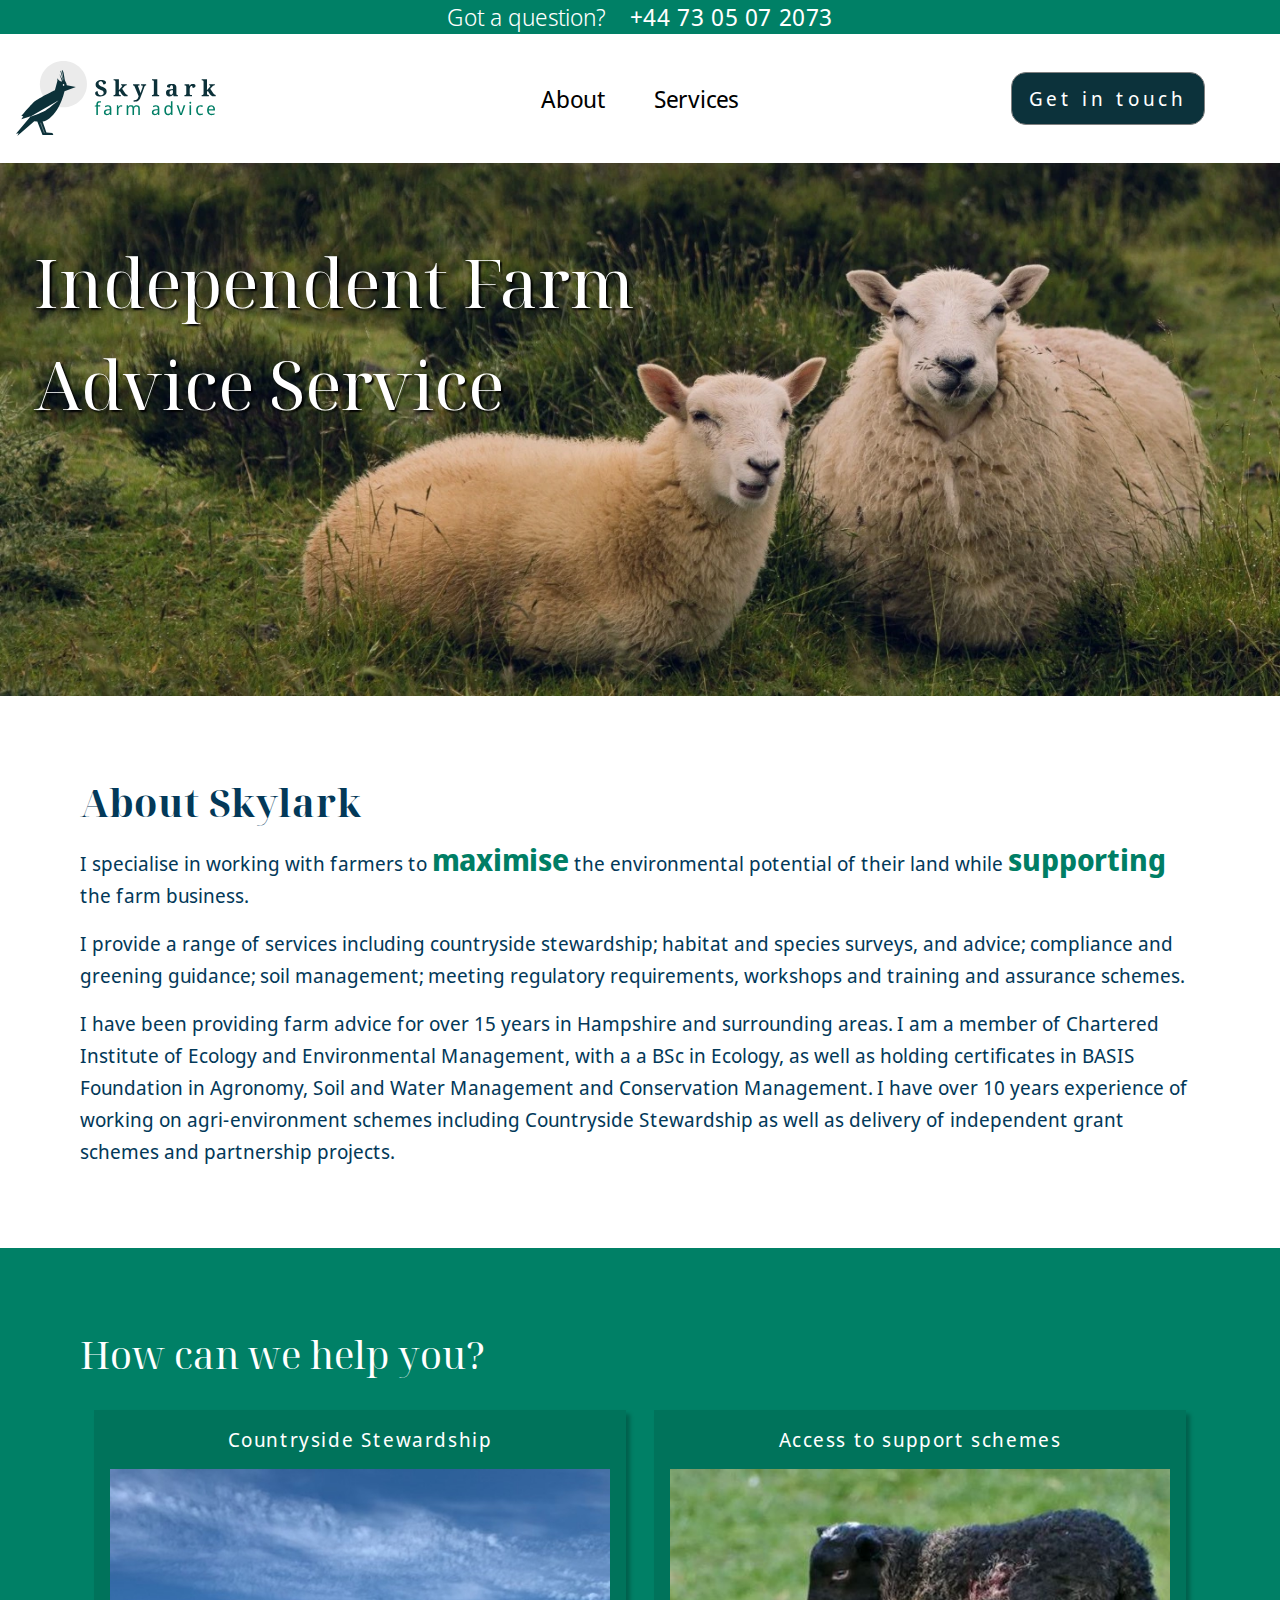
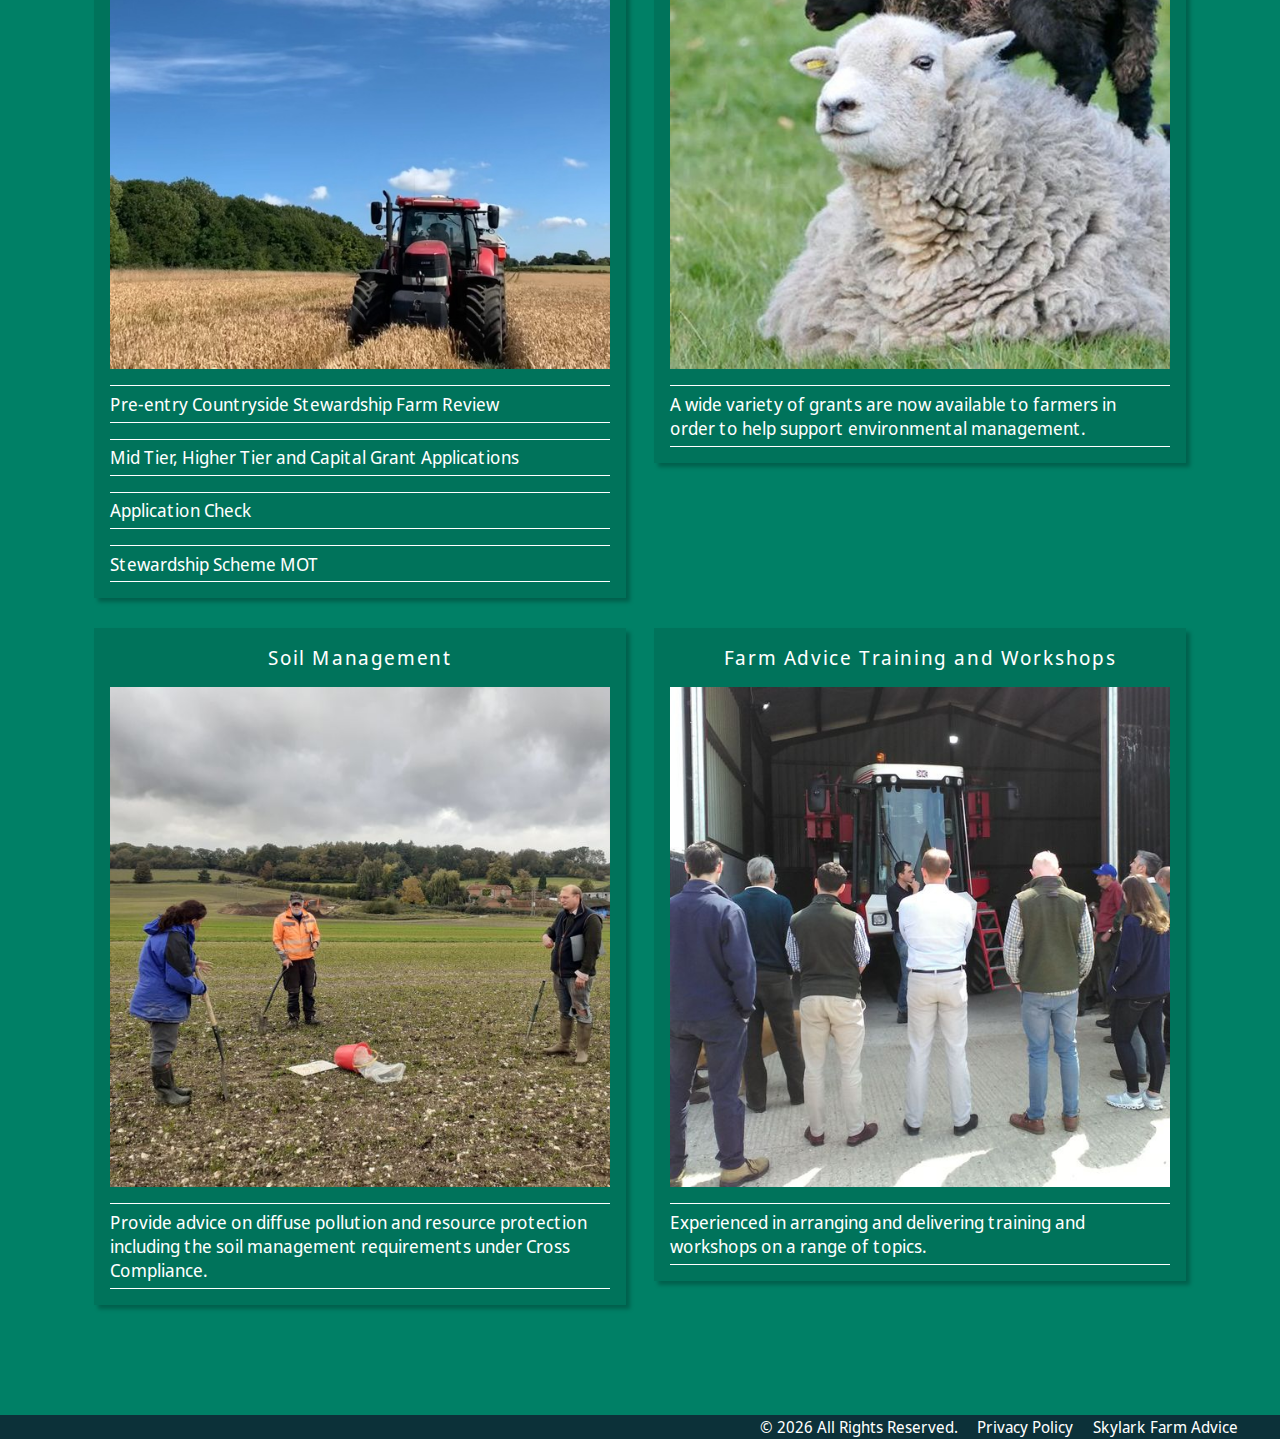
==== commit 4f8b380c: "Update index.html - Privacy Policyy" ====
--- a/index.html
+++ b/index.html
@@ -383,7 +383,7 @@
 
         <div class="copyright flex-center">
           <p>&copy; <span id="date"></span></p>
-          <p><a href="/privatepolicy.html">Private Policy</a></p>
+          <p><a href="/privatepolicy.html">Privacy Policy</a></p>
           <p> Skylark Farm Advice</p>
         </div>
 
@@ -398,4 +398,4 @@
 
 </body>
 
-</html>+</html>
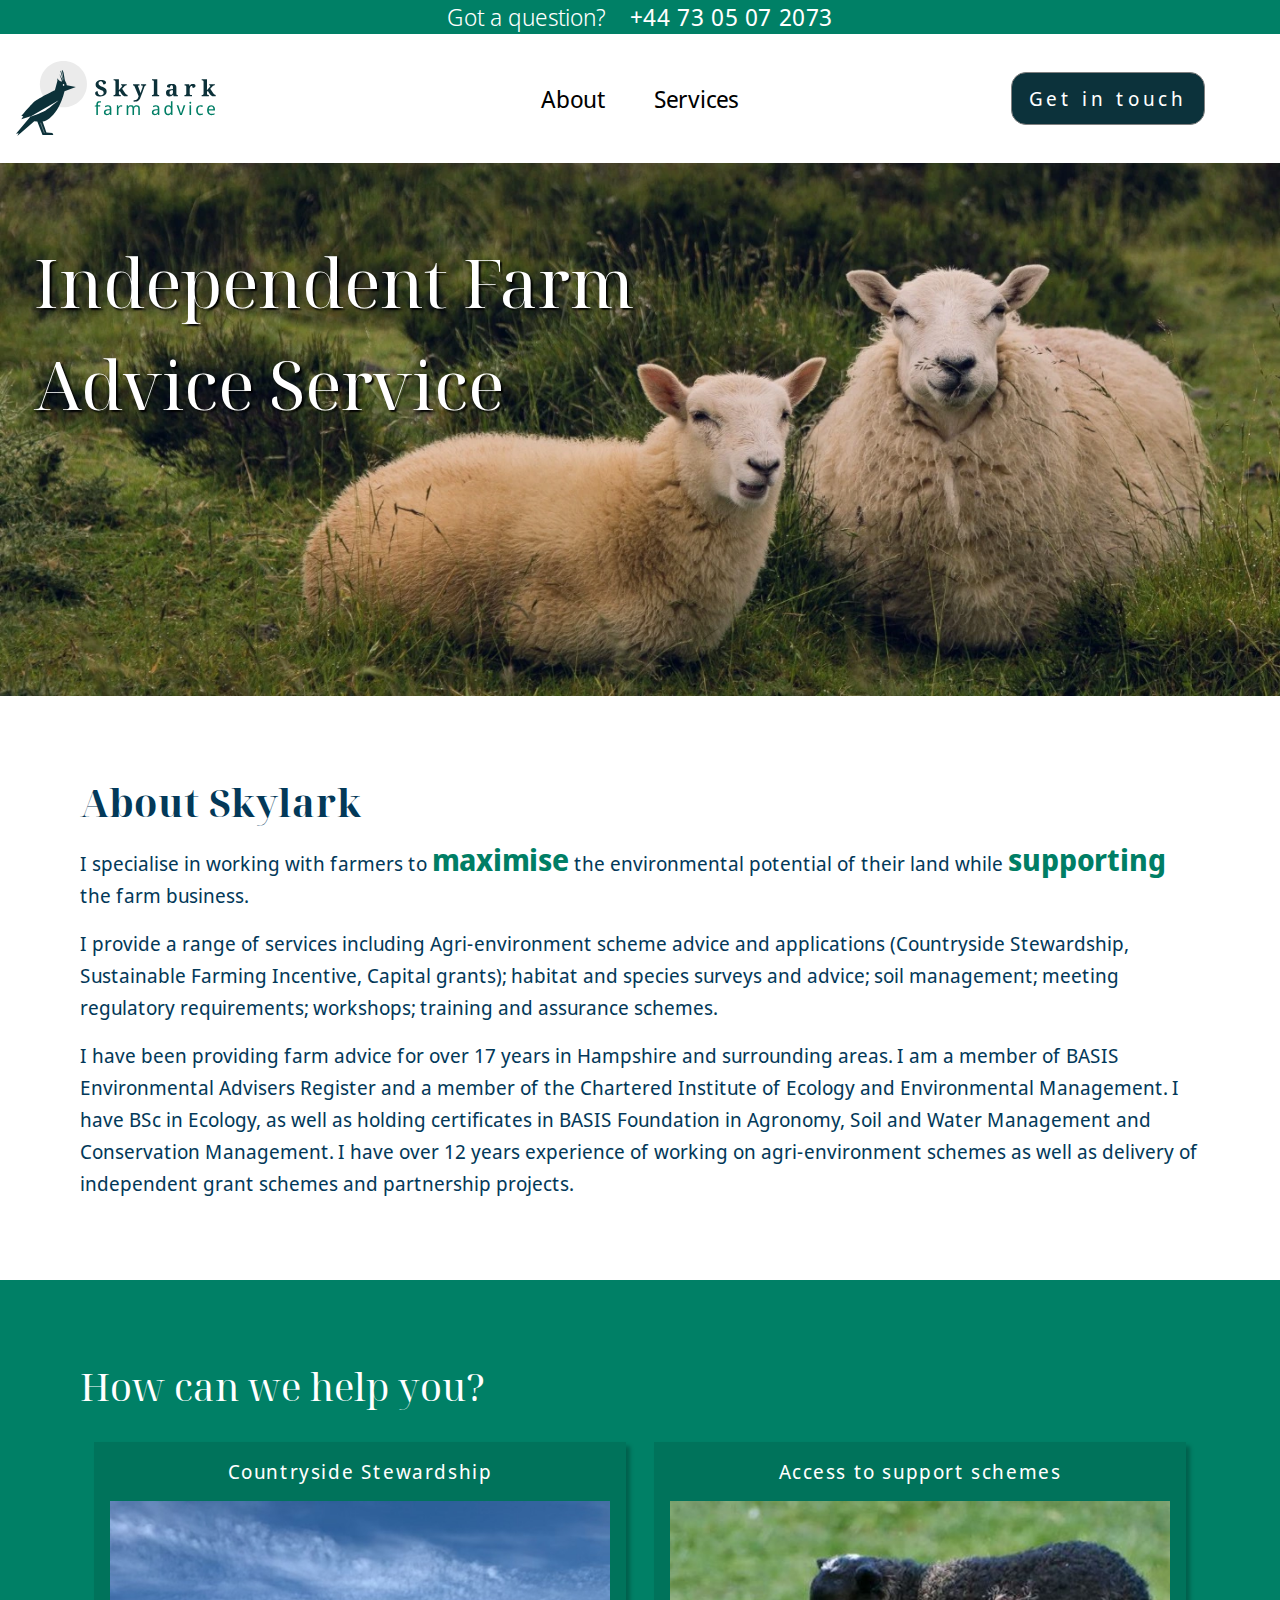
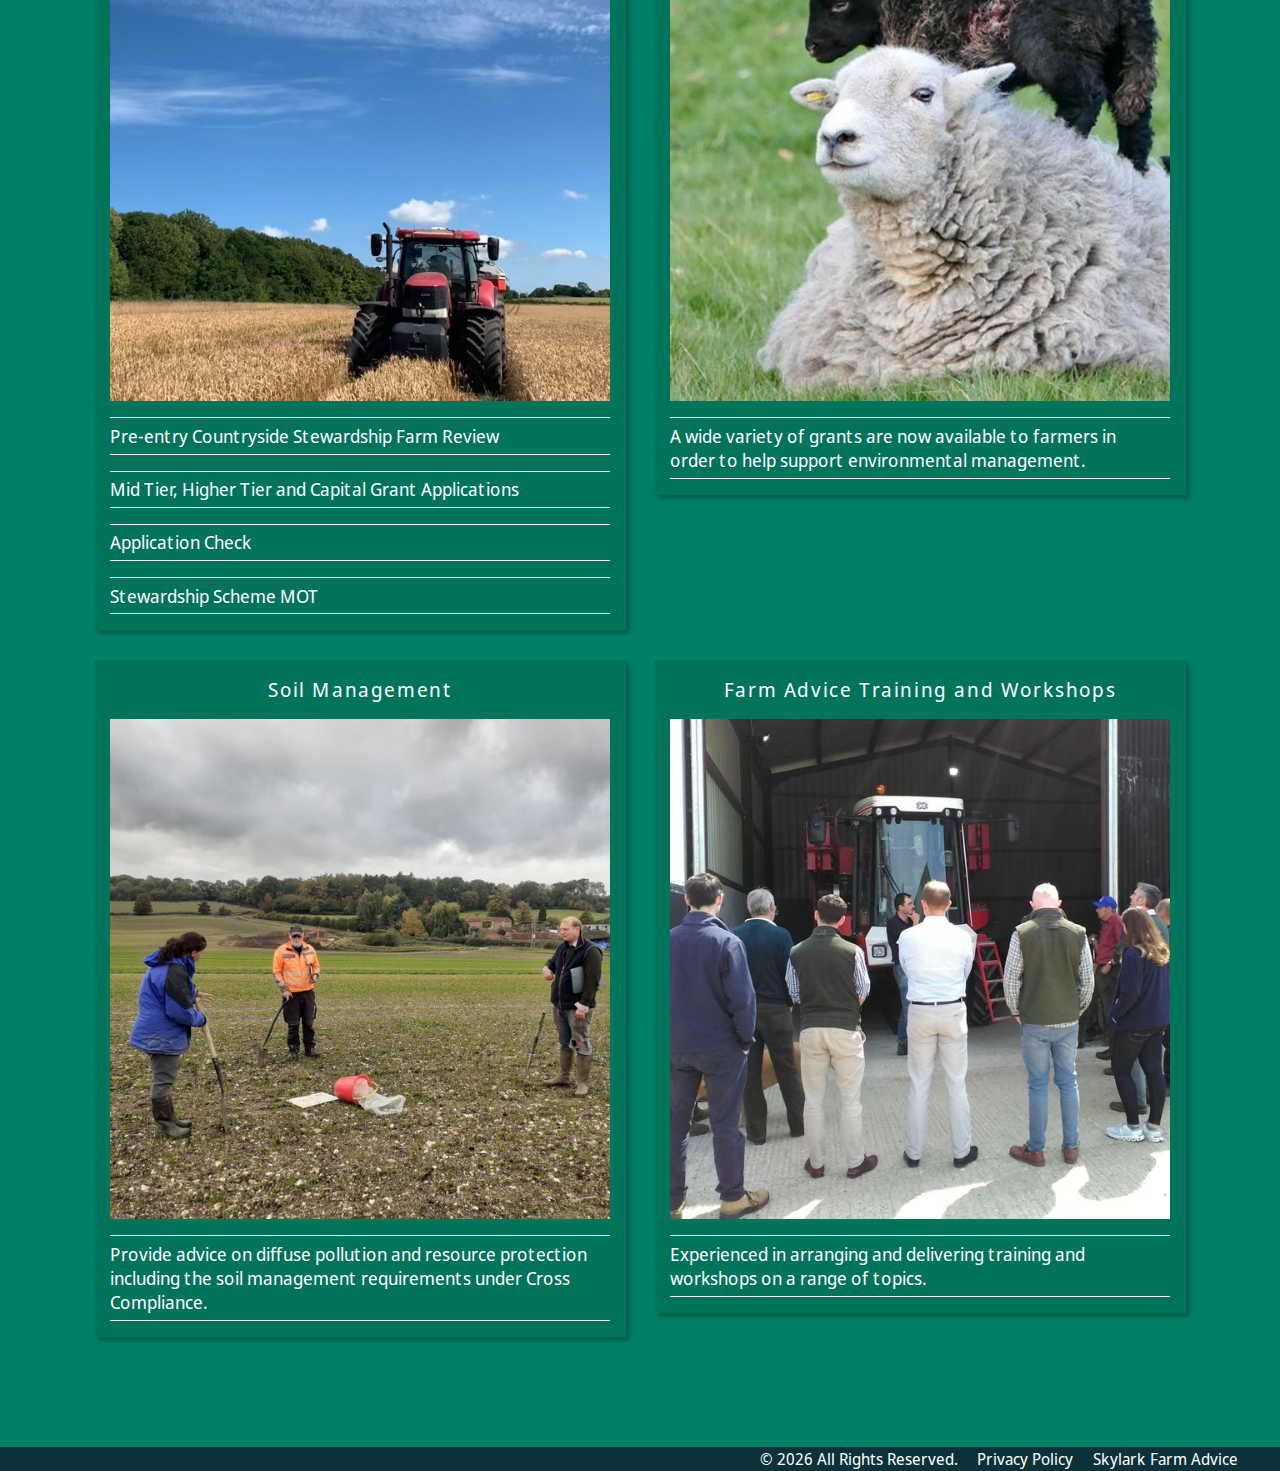
==== commit be7775a6: "Update the about text" ====
--- a/index.html
+++ b/index.html
@@ -162,16 +162,9 @@
         the environmental potential of their land while <span class="text-highlight">supporting</span> the farm
         business.</p>
 
-      <p>I provide a range of services including countryside stewardship; habitat and species surveys, and
-        advice; compliance and greening guidance; soil management; meeting regulatory requirements, workshops and
-        training and assurance schemes.</p>
-
-      <p>I have been providing farm advice for over 15 years in Hampshire and surrounding areas. I am a member of
-        Chartered
-        Institute of Ecology and Environmental Management, with a a BSc in Ecology, as well as holding certificates in
-        BASIS Foundation in Agronomy, Soil and Water Management and Conservation Management.
-        I have over 10 years experience of working on agri-environment schemes including Countryside Stewardship as well
-        as delivery of independent grant schemes and partnership projects.</p>
+      <p>I provide a range of services including Agri-environment scheme advice and applications (Countryside Stewardship, Sustainable Farming Incentive, Capital grants); habitat and species surveys and advice; soil management; meeting regulatory requirements; workshops; training and assurance schemes.</p>
+
+      <p>I have been providing farm advice for over 17 years in Hampshire and surrounding areas. I am a member of BASIS Environmental Advisers Register and a member of the Chartered Institute of Ecology and Environmental Management. I have BSc in Ecology, as well as holding certificates in BASIS Foundation in Agronomy, Soil and Water Management and Conservation Management. I have over 12 years experience of working on agri-environment schemes as well as delivery of independent grant schemes and partnership projects.</p>
 
     </section>
     <!-- About Section Ends Here -->
@@ -389,9 +382,6 @@
 
       </div>
 
-
-
-
     </footer>
 
   </div>
--- a/styles/styles.css
+++ b/styles/styles.css
@@ -531,13 +531,15 @@
 }
 
 .policy-wrapper p {
-  padding-block-start: 0.25rem;
-  font-size: 1.25em;
-  line-height: 2rem;
+  padding-block-end: 0.75rem;
+  font-size: 1.125em;
+  line-height: 1.25rem;
 }
 
 .policy-wrapper ul {
-  list-style: disc;
+  margin-block-start: 0rem;
+  margin-block-end: 0rem;
+  list-style: circle;
   padding-left: 1rem;
   font-weight: 300;
 }
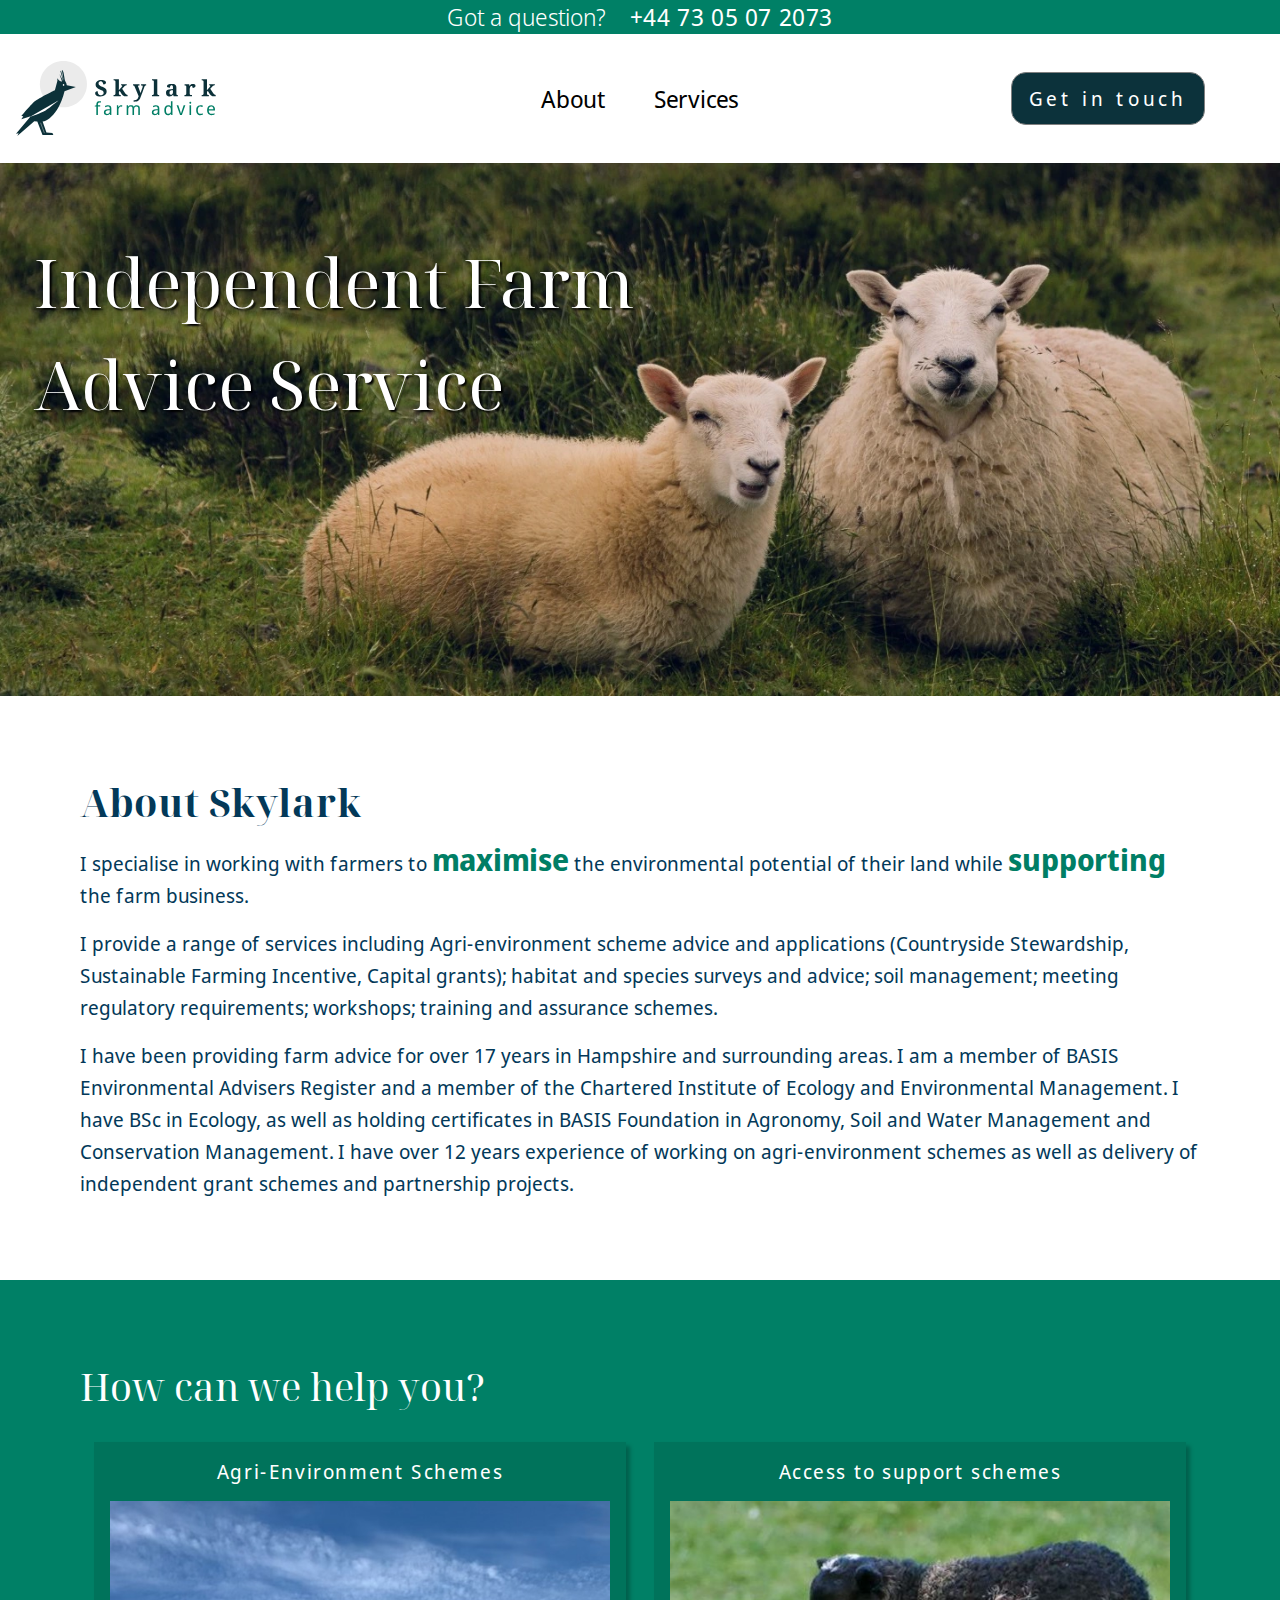
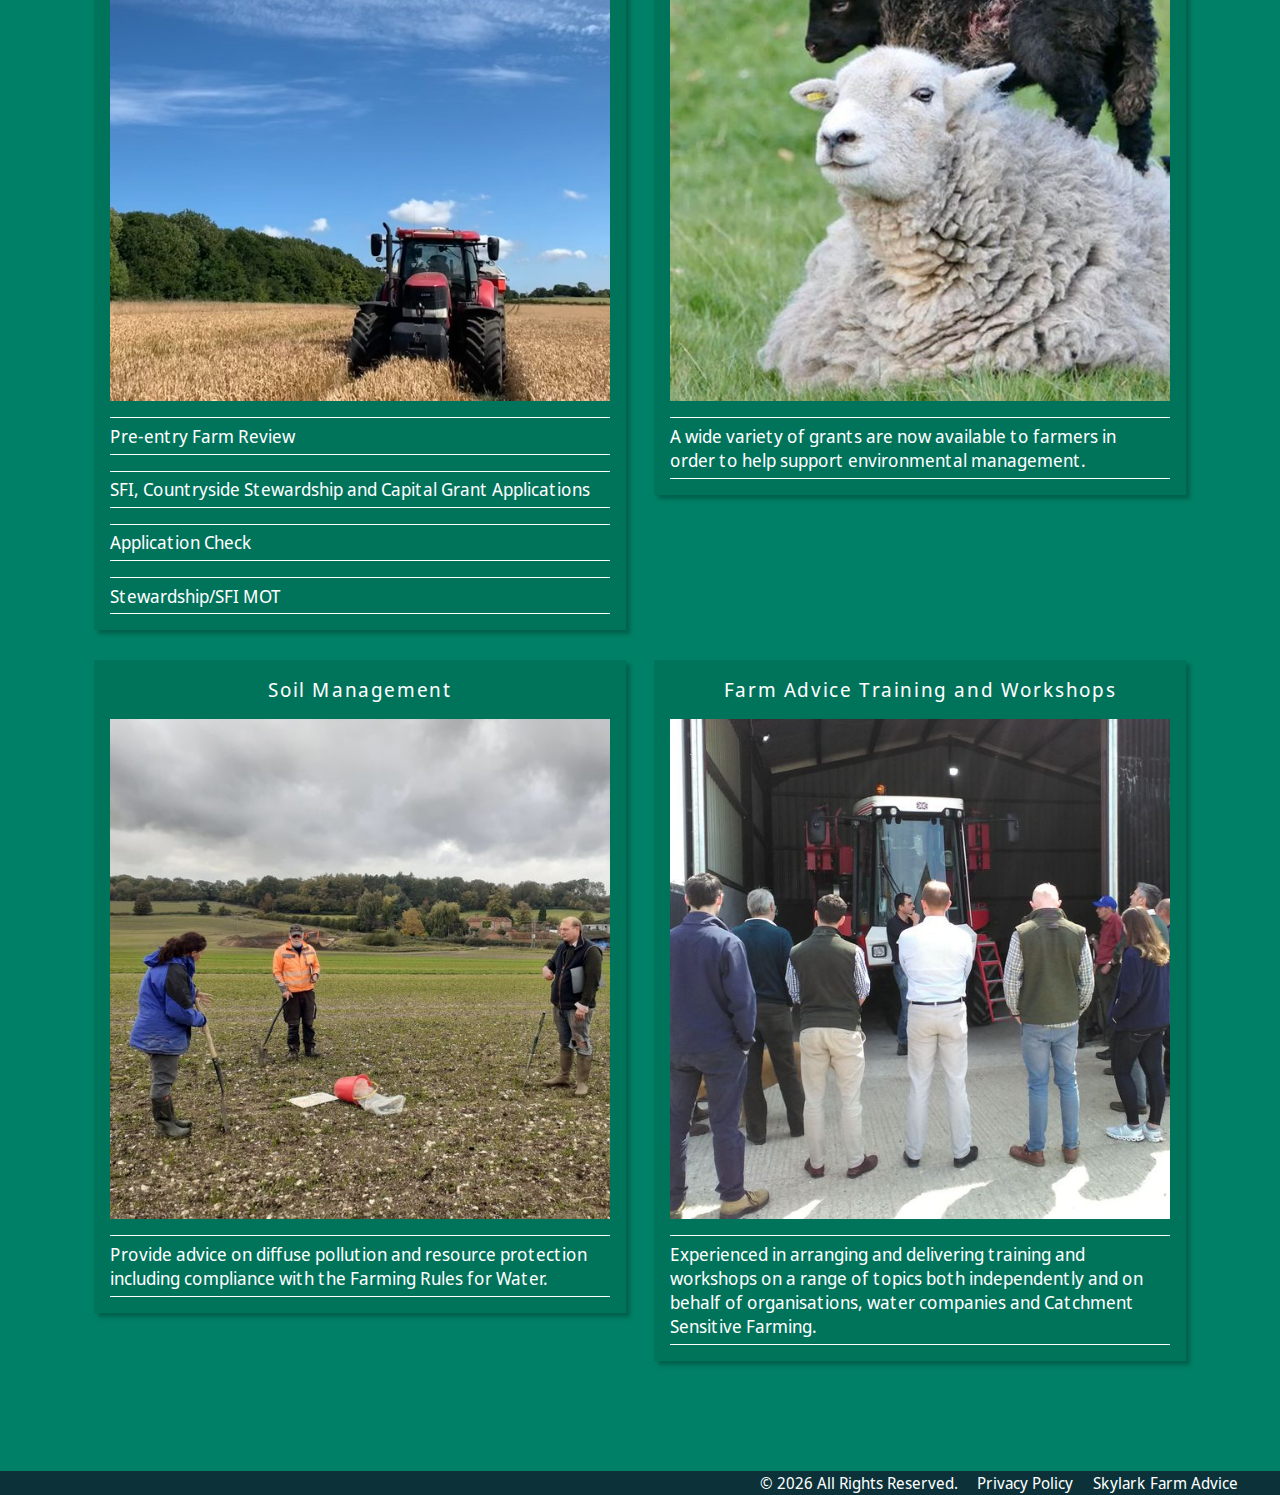
==== commit 45f7659b: "Update text." ====
--- a/index.html
+++ b/index.html
@@ -176,7 +176,7 @@
 
       <div class="services-card">
         <div class="services-card-title">
-          <h3>Countryside Stewardship</h3>
+          <h3>Agri-Environment Schemes</h3>
         </div>
 
         <div class="services-card-img">
@@ -188,28 +188,22 @@
           <div class="services-options">
 
             <div class="services-subtitle">
-              <h4 class="services-link">Pre-entry Countryside Stewardship Farm Review</h4>
-              <h4 class="services-btn"><i class="fa-solid fa-plus expand-icon"></i></h4>
-            </div>
-            <div class="services-description hidden">
-              <p>An initial visit to your farm to discuss the Countryside
-                Stewardship scheme requirements, priorities for your area and to identify potential options that you may
-                like
-                to consider in your application. A short report will be produced to help inform your future application.
+              <h4 class="services-link">Pre-entry Farm Review</h4>
+              <h4 class="services-btn"><i class="fa-solid fa-plus expand-icon"></i></h4>
+            </div>
+            <div class="services-description hidden">
+              <p>An initial visit to your farm to discuss the different scheme requirements, priorities for your area and to identify potential options that you may like to consider in your application. A short report will be produced to help inform your future application.
               </p>
             </div>
           </div>
 
           <div class="services-options">
             <div class="services-subtitle">
-              <h4 class="services-link">Mid Tier, Higher Tier and Capital Grant Applications</h4>
-              <h4 class="services-btn"><i class="fa-solid fa-plus expand-icon"></i></h4>
-            </div>
-            <div class="services-description hidden">
-              <p>With over 10 years in undertaking successful
-                agri-environment scheme applications, I will work with you to design an application that meets the
-                priorities for the area. Maximising your chances of a successful agreement, while working with the
-                requirements of your farm business.</p>
+              <h4 class="services-link">SFI, Countryside Stewardship  and Capital Grant Applications</h4>
+              <h4 class="services-btn"><i class="fa-solid fa-plus expand-icon"></i></h4>
+            </div>
+            <div class="services-description hidden">
+              <p>With over 12 years in undertaking successful agri-environment scheme applications, I will work with you to design an application that meets the priorities for the area. Maximising your chances of a successful agreement, while working with the requirements of your farm business.</p>
             </div>
           </div>
 
@@ -219,26 +213,18 @@
               <h4 class="services-btn"><i class="fa-solid fa-plus expand-icon"></i></h4>
             </div>
             <div class="services-description hidden">
-              <p>If you prefer to carry out your own application we provide an
-                application
-                check service, ensuring the forms
-                have been completed as required and advising on whether the options chosen fit with the
-                Countryside Stewardship priorities for the area, maximising your chances of a successful application.
+              <p>If you prefer to carry out your own application I provide an application check service, ensuring the forms have been completed as required and advising on whether the options chosen fit with the priorities for the area, maximising your chances of a successful application.
               </p>
             </div>
           </div>
 
           <div class="services-options">
             <div class="services-subtitle">
-              <h4 class="services-link">Stewardship Scheme MOT</h4>
-              <h4 class="services-btn"><i class="fa-solid fa-plus expand-icon"></i></h4>
-            </div>
-            <div class="services-description hidden">
-              <p>Helping you to ensure you are meeting the requirements of your ELS,
-                OELS,
-                HLS or Countryside Stewardship
-                scheme. Providing reassurance on compliance with the regulatory requirements together
-                with advice on how to maximise the environmental benefits of your scheme.</p>
+              <h4 class="services-link">Stewardship/SFI MOT</h4>
+              <h4 class="services-btn"><i class="fa-solid fa-plus expand-icon"></i></h4>
+            </div>
+            <div class="services-description hidden">
+              <p>Helping you to ensure you are meeting the requirements of your Countryside Stewardship or SFI agreement. Providing reassurance on compliance with the regulatory requirements together with advice on how to maximise the environmental benefits of your scheme.</p>
             </div>
           </div>
 
@@ -263,18 +249,9 @@
             </div>
 
             <div class="services-description hidden">
-              <p>From Mid Tier to Higher Tier, Capital Grants and Woodland Support
-                Grants,
-                through to Farming in Protected
-                Landscapes, Farming Investment Fund, Water Company grant schemes.</p>
-
-              <p>With over 10 years experience in undertaking successful
-                agri-environment
-                scheme
-                applications as well
-                as working with Catchment Sensitive Farming and Water Companies to implement and deliver grant schemes,
-                I can advise you on funding opportunities available, help you to decide what is right for your farm and
-                assist from application to delivery.
+              <p>From SFI, Countryside Stewardship Mid Tier to Higher Tier, Capital Grants and Woodland Support Grants, through to Farming in Protected Landscapes, Farming Investment Fund, Water Company grant schemes.</p>
+
+              <p>With over 10 years of experience in undertaking successful agri-environment scheme applications as well as working with Catchment Sensitive Farming and Water Companies to implement and deliver grant schemes, I can advise you on funding opportunities available, help you to decide what is right for your farm and assist from application to delivery.
               </p>
             </div>
 
@@ -295,9 +272,7 @@
           <div class="services-options">
 
             <div class="services-subtitle">
-              <h4 class="services-link">Provide advice on diffuse pollution and resource protection including the soil
-                management requirements under
-                Cross Compliance.</h4>
+              <h4 class="services-link">Provide advice on diffuse pollution and resource protection including compliance with the Farming Rules for Water.</h4>
               <!-- <h4 class="services-btn">+</h4> -->
 
               <!-- <p class="services-description"></p> -->
@@ -319,8 +294,7 @@
 
           <div class="services-options">
             <div class="services-subtitle">
-              <h4 class="services-link">Experienced in arranging and delivering training and workshops on a range of
-                topics.</h4>
+              <h4 class="services-link">Experienced in arranging and delivering training and workshops on a range of topics both independently and on behalf of organisations, water companies and Catchment Sensitive Farming.</h4>
               <h4 class="services-btn"><i class="fa-solid fa-plus expand-icon"></i></h4>
             </div>
             <div class="services-description hidden">
@@ -328,11 +302,11 @@
               <ul>
                 <li>hedgerow management</li>
                 <li>soil management</li>
-                <li>NVZ and Cross Compliance update</li>
-                <li>biobeds</li>
-                <li>equine management</li>
+                <li>biobeds and pesticide handling</li>
+                <li>equine pasture management</li>
                 <li>farm pollinators</li>
-                <li>slug control</li>
+                <li>integrated Pest Management</li>
+                <li>trees on Farms</li>
               </ul>
             </div>
 
